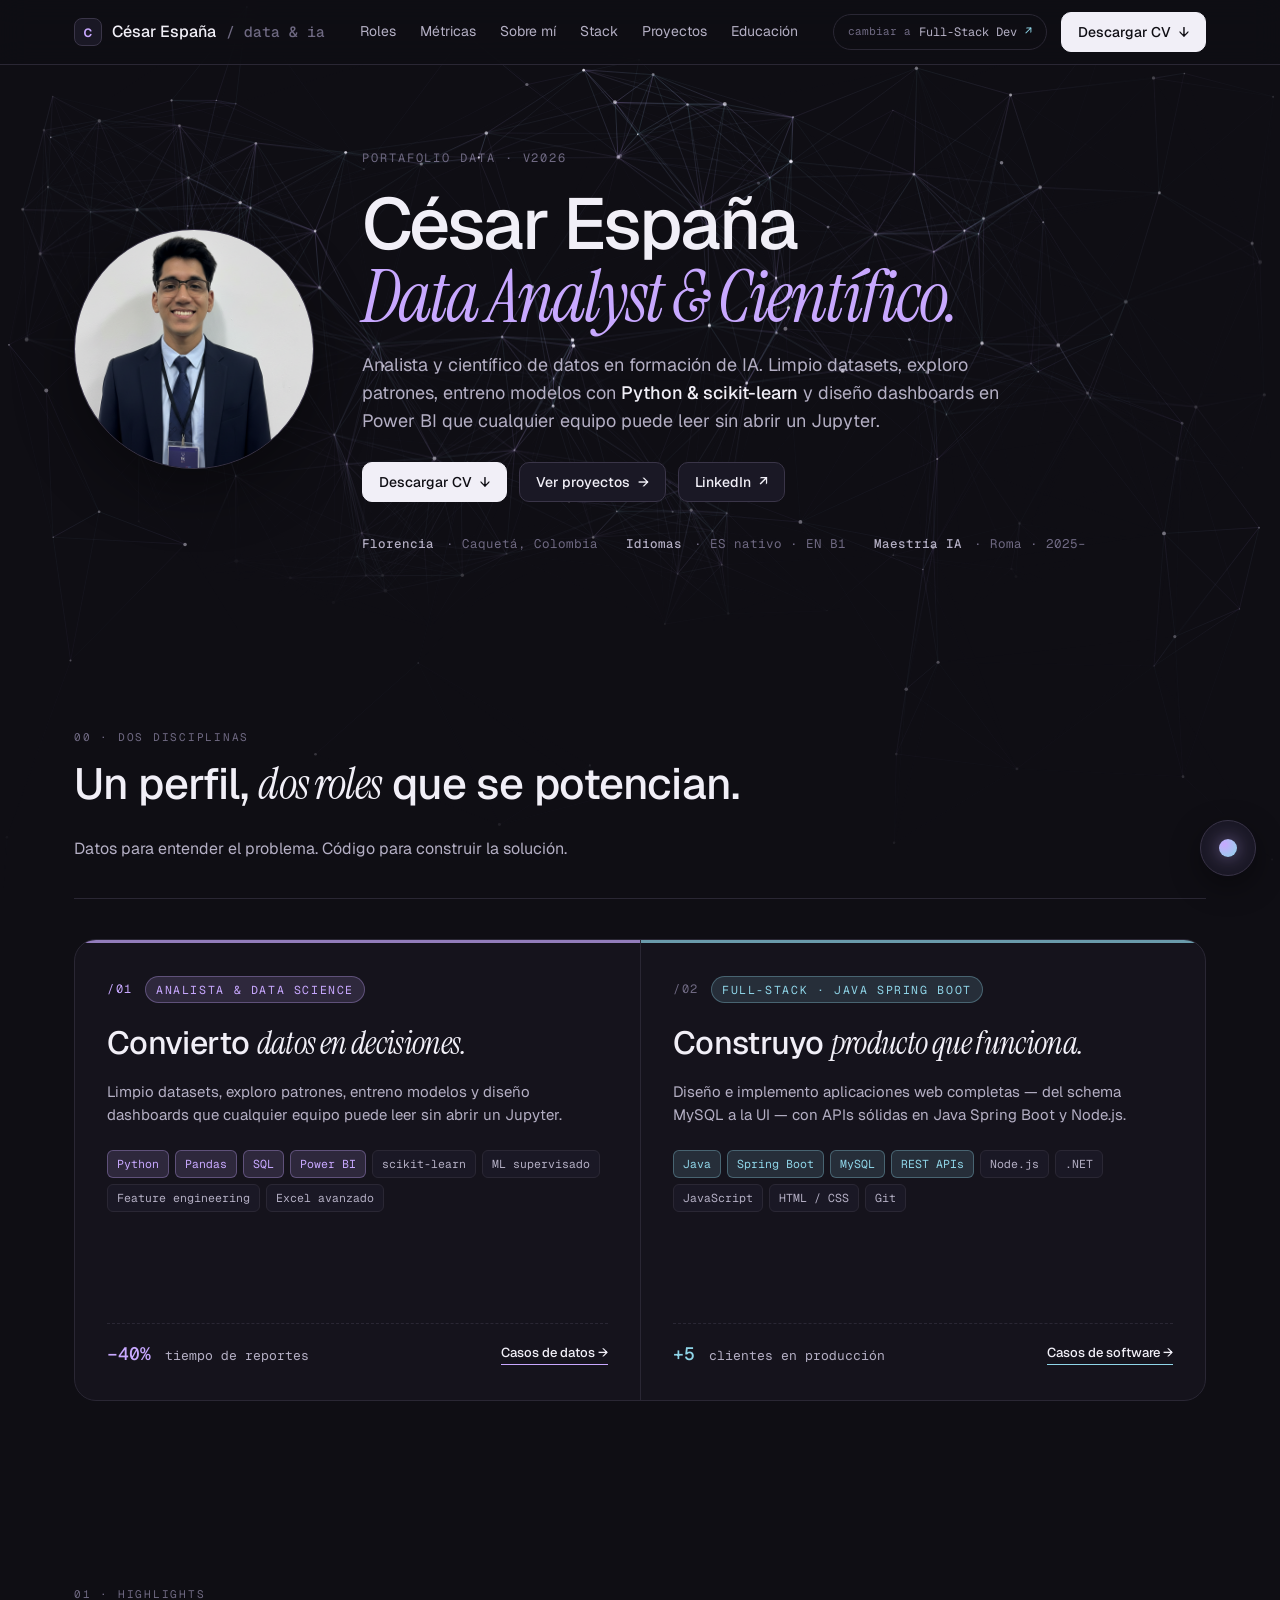
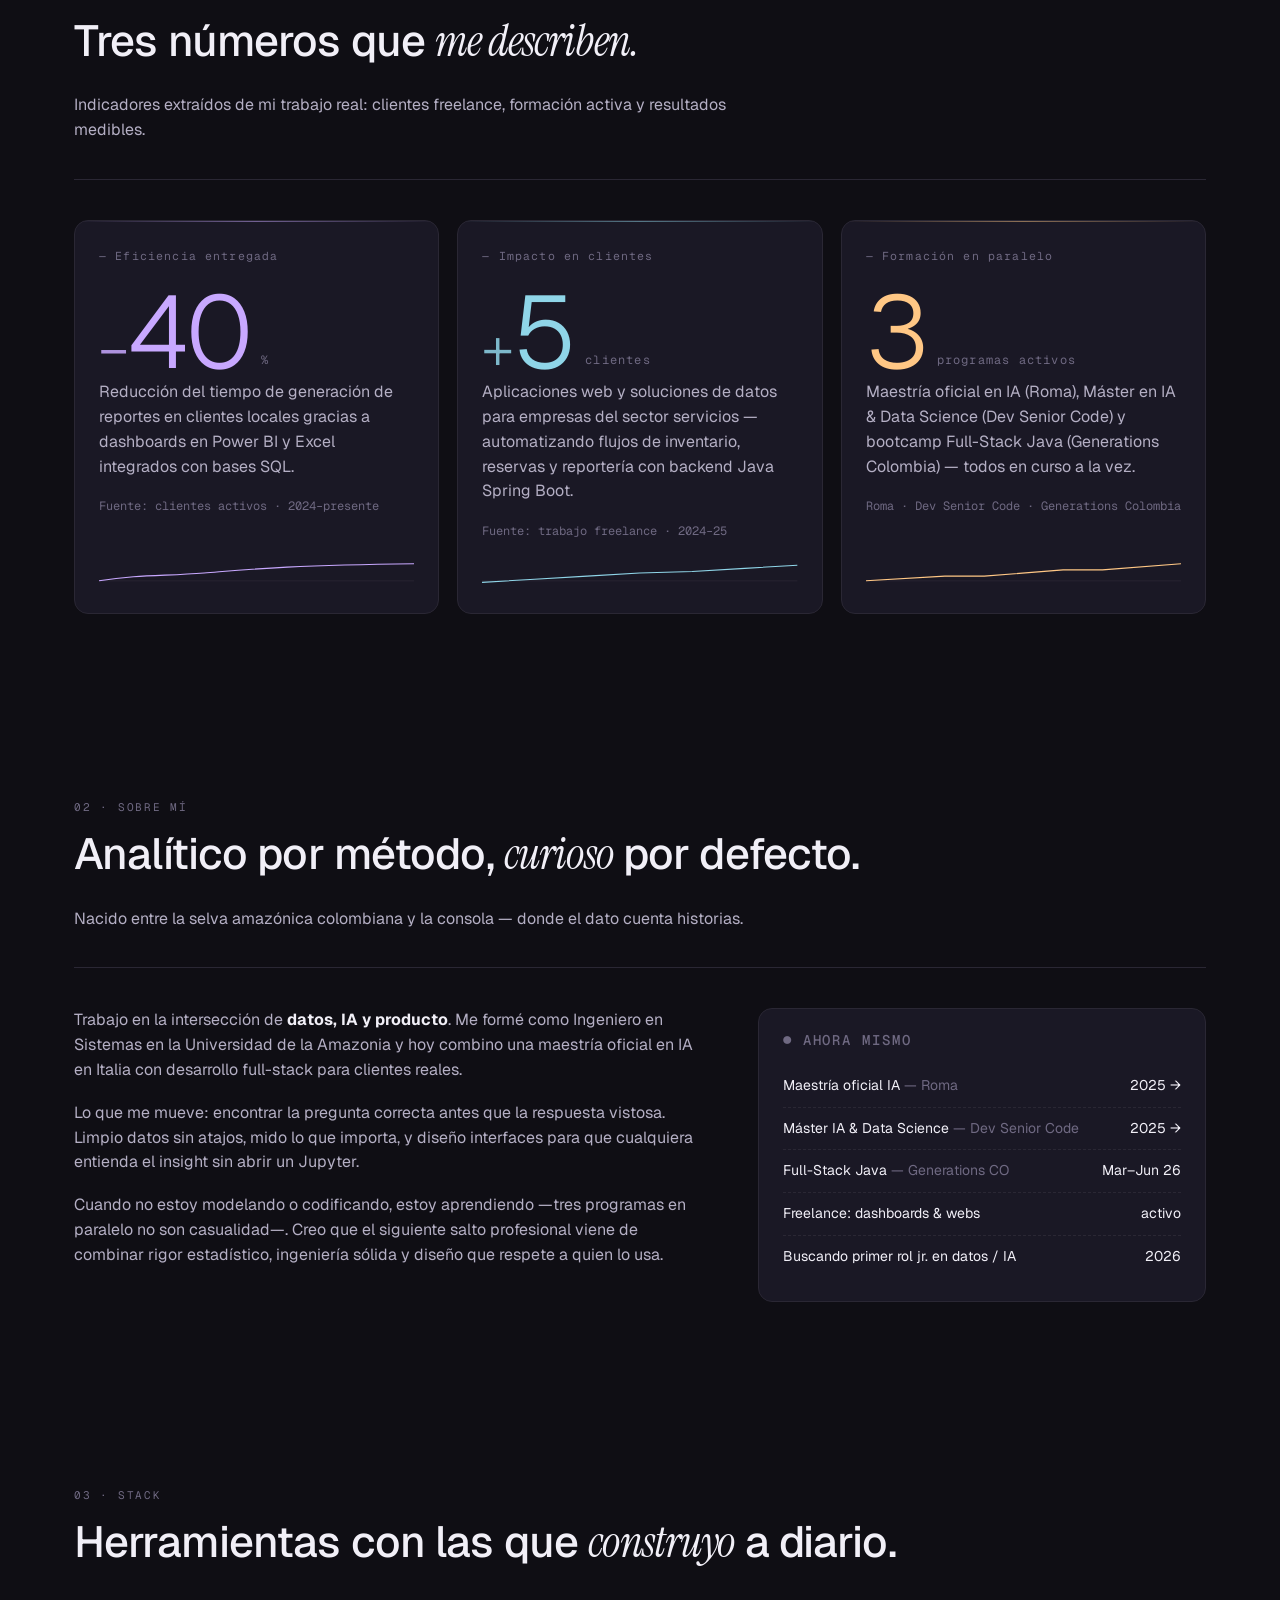
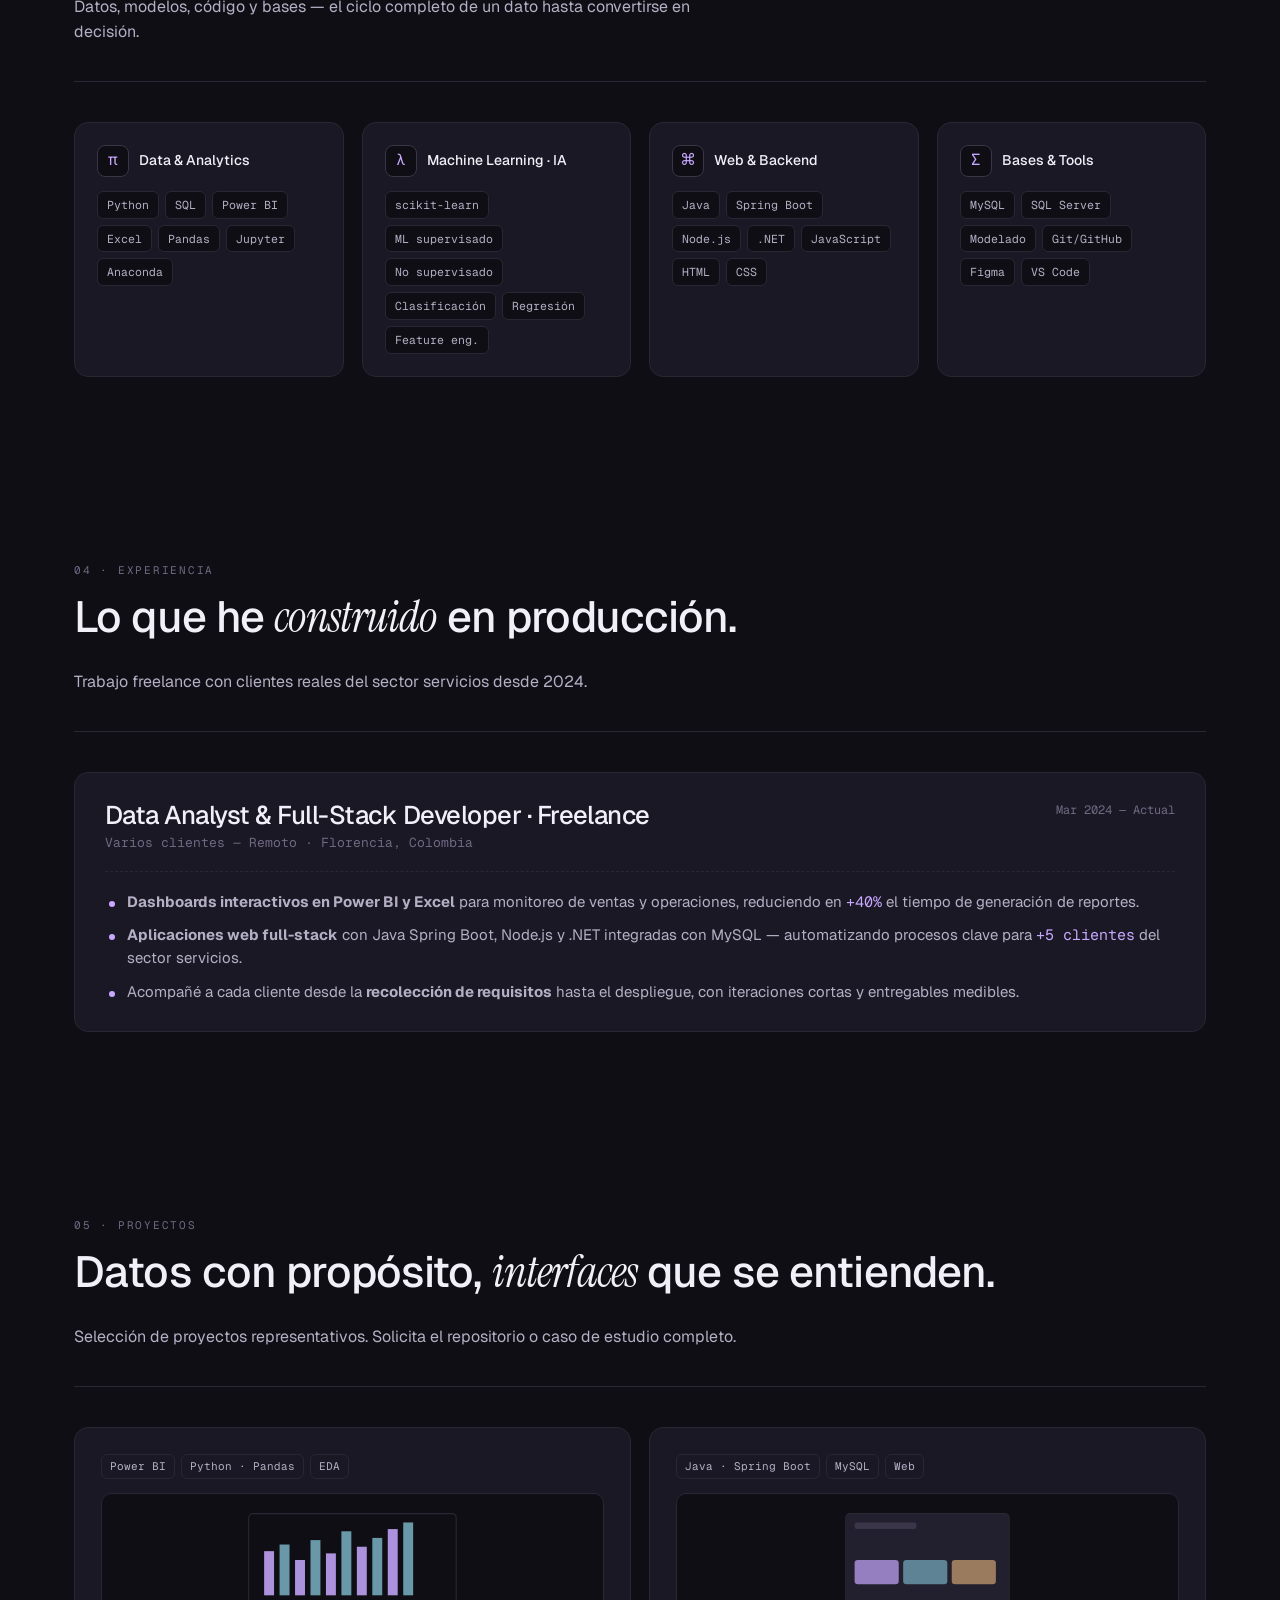
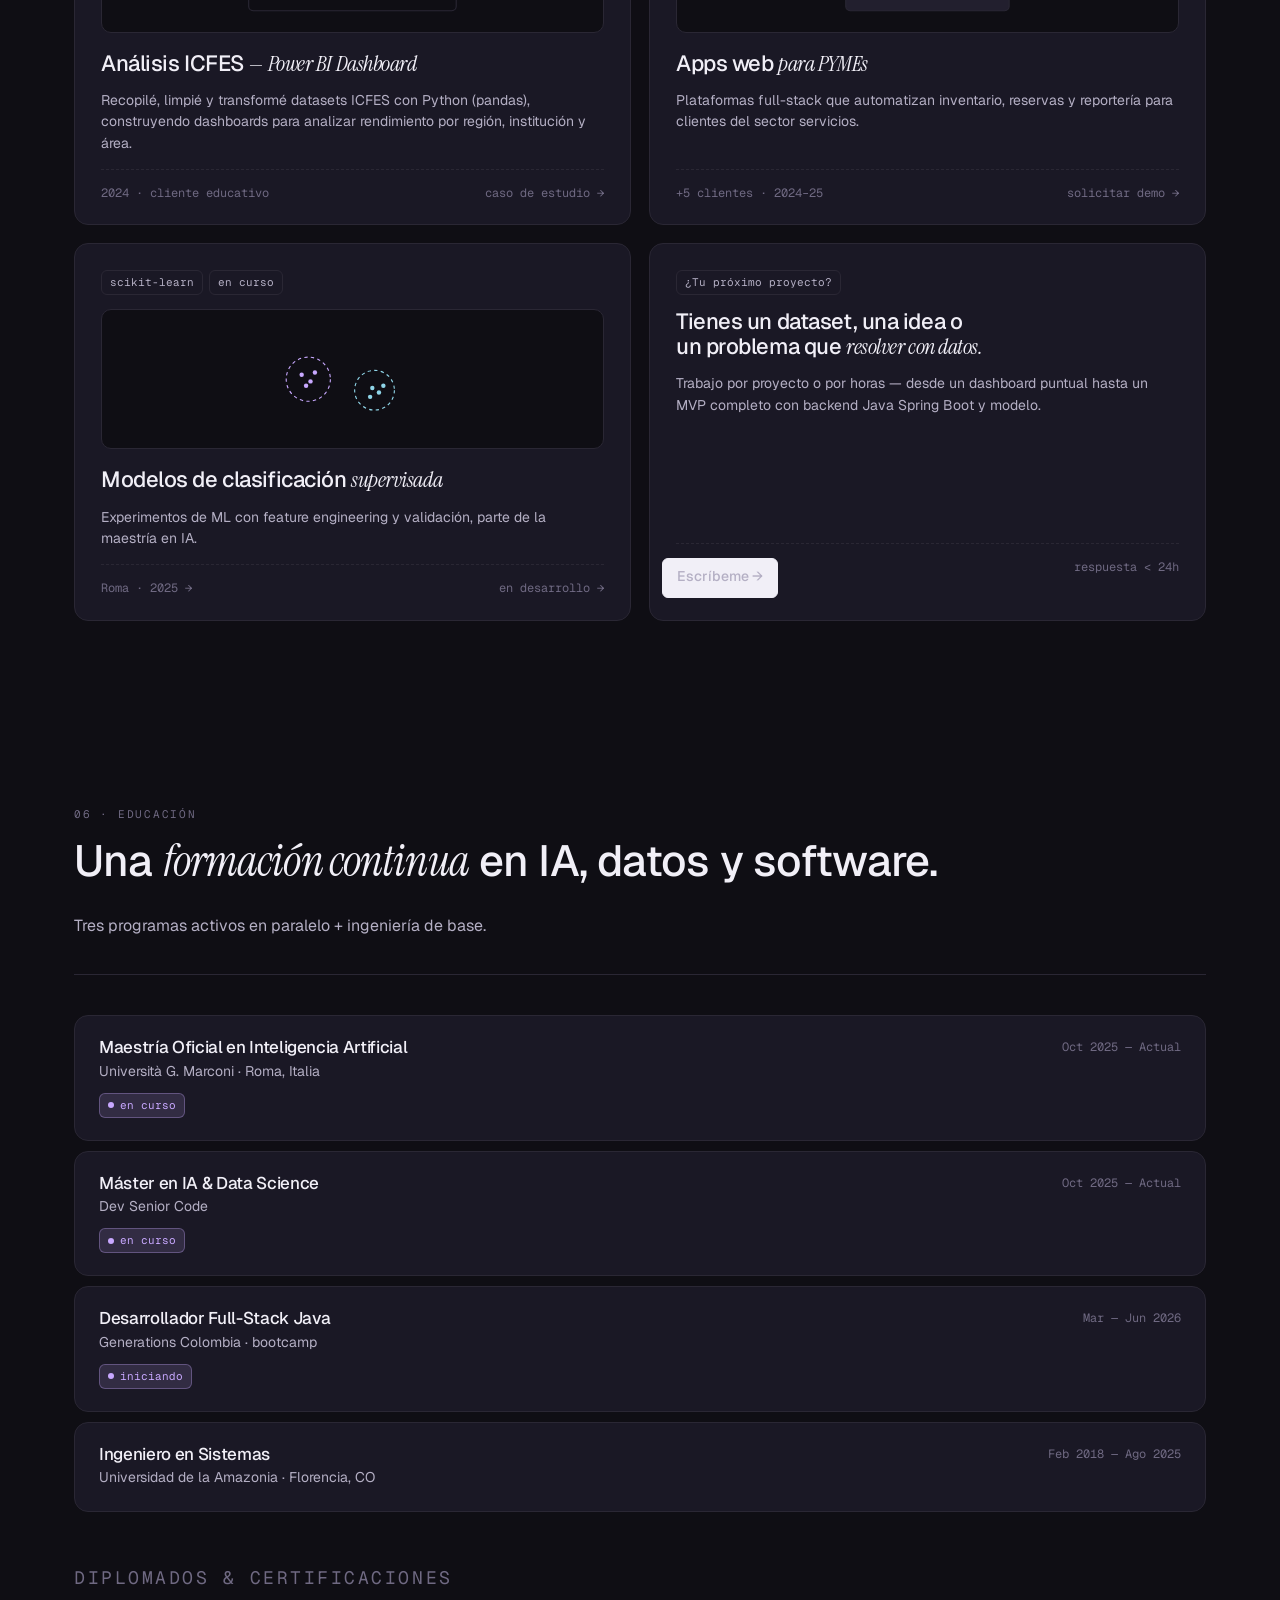
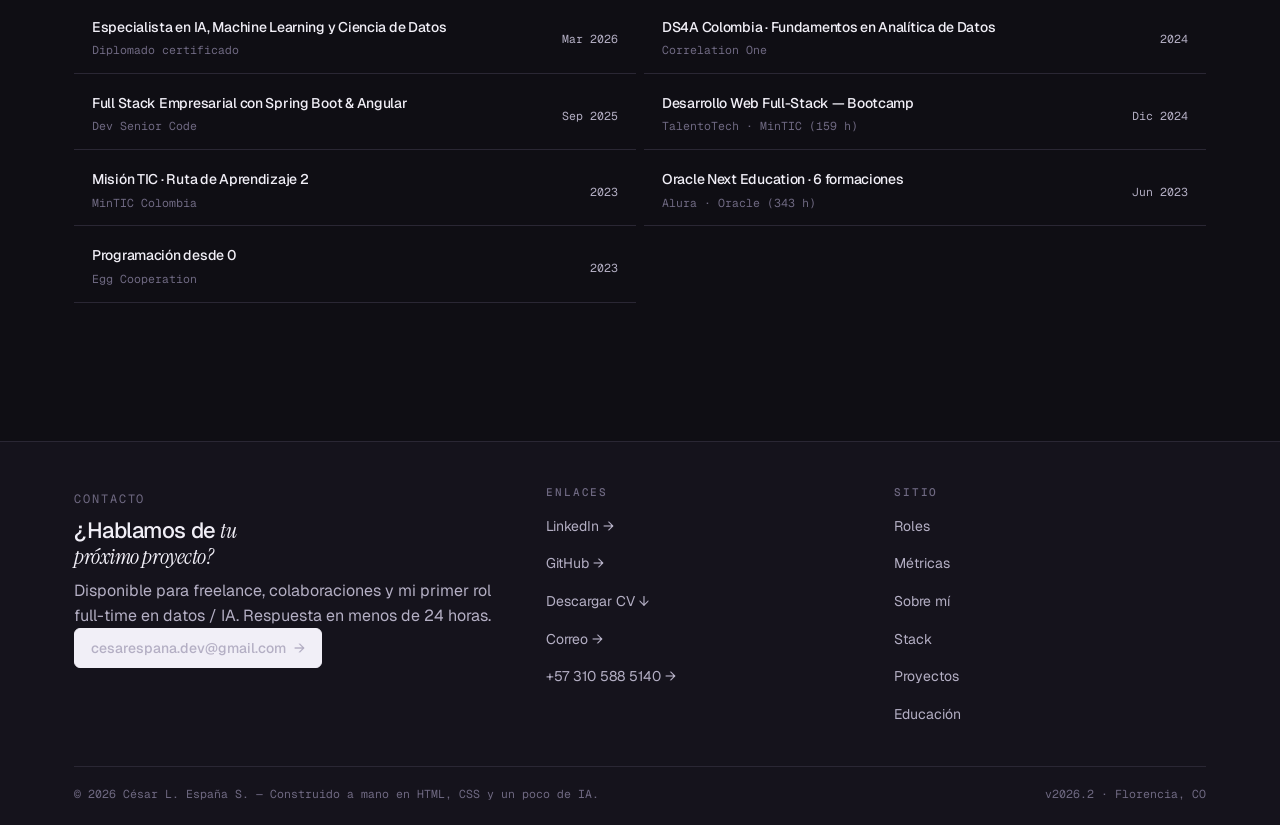
==== analyst.html @ 464558d7 "Actualizacion de portafolio web" ====
<!doctype html>
<html lang="es">
<head>
<meta charset="utf-8" />
<meta name="viewport" content="width=device-width, initial-scale=1" />
<title>César España — Analista &amp; Científico de Datos · IA</title>
<meta name="description" content="Portafolio de César Libardo España Salguero como analista y científico de datos: Python, Pandas, SQL, Power BI, scikit-learn, Maestría oficial en IA (Roma)." />

<!-- Favicon -->
<link rel="icon" href="data:image/svg+xml,%3Csvg xmlns='http://www.w3.org/2000/svg' viewBox='0 0 32 32'%3E%3Crect width='32' height='32' rx='8' fill='%2315131c'/%3E%3Ctext x='16' y='22' font-family='monospace' font-size='18' fill='%23c8a8ff' text-anchor='middle'%3Ec%3C/text%3E%3C/svg%3E" />

<!-- Tipografías -->
<link rel="preconnect" href="https://fonts.googleapis.com">
<link rel="preconnect" href="https://fonts.gstatic.com" crossorigin>
<link href="https://fonts.googleapis.com/css2?family=Geist:wght@300;400;500;600;700&family=Geist+Mono:wght@400;500&family=Instrument+Serif:ital@0;1&display=swap" rel="stylesheet">

<!-- Estilos (todo en un solo archivo, secciones marcadas) -->
<link rel="stylesheet" href="analyst.css" />
</head>

<body data-screen-label="Analyst" class="view-data">

<!-- Capa de fondo: red neuronal global -->
<canvas id="ambientNet" aria-hidden="true"></canvas>


<!-- ===================== NAV ===================== -->
<nav class="top">
  <div class="wrap row">
    <a class="brand" href="index.html">
      <span class="mark">c</span>
      <span>César España</span>
      <span class="mono muted">/ data &amp; ia</span>
    </a>

    <div class="nav-links">
      <a href="#roles">Roles</a>
      <a href="#metrics">Métricas</a>
      <a href="#about">Sobre mí</a>
      <a href="#stack">Stack</a>
      <a href="#projects">Proyectos</a>
      <a href="#education">Educación</a>
    </div>

    <div class="nav-right">
      <a class="persp-switch" href="dev.html" title="Cambiar a perspectiva Full-Stack">
        <span class="mono muted">cambiar a</span>
        <span>Full-Stack Dev</span>
        <span class="arrow">↗</span>
      </a>
      <a class="btn btn-primary" href="assets/Cesar-Espana-CV.pdf" download>Descargar CV <span class="arrow">↓</span></a>
    </div>
  </div>
</nav>


<!-- ===================== HERO ===================== -->
<header class="hero" id="top">
  <div class="hero-grid"><canvas id="netCanvas"></canvas></div>

  <div class="wrap">
    <div class="hero-main">

      <!-- foto -->
      <div class="portrait">
        <img src="assets/cesar.jpg" alt="César Libardo España Salguero" />
      </div>

      <!-- texto -->
      <div>
        <span class="eyebrow">Portafolio Data · v2026</span>

        <h1>
          César España<br/>
          <span class="serif">Data Analyst &amp; Científico.</span>
        </h1>

        <p class="lede">
          Analista y científico de datos en formación de IA. Limpio datasets, exploro patrones,
          entreno modelos con <b style="color:var(--text); font-weight:500">Python &amp; scikit-learn</b>
          y diseño dashboards en Power BI que cualquier equipo puede leer sin abrir un Jupyter.
        </p>

        <div class="hero-actions">
          <a class="btn btn-primary" href="assets/Cesar-Espana-CV.pdf" download>Descargar CV <span class="arrow">↓</span></a>
          <a class="btn" href="#projects">Ver proyectos <span class="arrow">→</span></a>
          <a class="btn" href="https://www.linkedin.com/in/cesar-libardo-espana-salguero-analista-de-datos-developer/" target="_blank" rel="noopener">LinkedIn <span class="arrow">↗</span></a>
        </div>

        <div class="meta-row">
          <span><b>Florencia</b> · Caquetá, Colombia</span>
          <span><b>Idiomas</b> · ES nativo · EN B1</span>
          <span><b>Maestría IA</b> · Roma · 2025–</span>
        </div>
      </div>

    </div>
  </div>
</header>


<!-- ===================== DOS ROLES (separación clara) ===================== -->
<section id="roles">
  <div class="wrap">
    <div class="section-head">
      <div>
        <span class="section-tag">00 · Dos disciplinas</span>
        <h2>Un perfil, <span class="serif">dos roles</span> que se potencian.</h2>
      </div>
      <p>Datos para entender el problema. Código para construir la solución.</p>
    </div>
    <div class="section-divider"></div>

    <div class="roles">

      <!-- ROL 1: DATA -->
      <article class="role data reveal">
        <div class="role-head">
          <span class="role-num">/01</span>
          <span class="role-tag">Analista &amp; Data Science</span>
        </div>
        <h3>Convierto <span class="serif">datos en decisiones.</span></h3>
        <p>Limpio datasets, exploro patrones, entreno modelos y diseño dashboards
        que cualquier equipo puede leer sin abrir un Jupyter.</p>
        <ul class="role-stack">
          <li class="key">Python</li>
          <li class="key">Pandas</li>
          <li class="key">SQL</li>
          <li class="key">Power BI</li>
          <li>scikit-learn</li>
          <li>ML supervisado</li>
          <li>Feature engineering</li>
          <li>Excel avanzado</li>
        </ul>
        <div class="role-foot">
          <span class="role-stat"><b>−40%</b> tiempo de reportes</span>
          <a href="#projects" class="role-link">Casos de datos →</a>
        </div>
      </article>

      <!-- ROL 2: FULL-STACK JAVA -->
      <article class="role dev reveal">
        <div class="role-head">
          <span class="role-num">/02</span>
          <span class="role-tag">Full-Stack · Java Spring Boot</span>
        </div>
        <h3>Construyo <span class="serif">producto que funciona.</span></h3>
        <p>Diseño e implemento aplicaciones web completas — del schema MySQL a la UI —
        con APIs sólidas en Java Spring Boot y Node.js.</p>
        <ul class="role-stack">
          <li class="key">Java</li>
          <li class="key">Spring Boot</li>
          <li class="key">MySQL</li>
          <li class="key">REST APIs</li>
          <li>Node.js</li>
          <li>.NET</li>
          <li>JavaScript</li>
          <li>HTML / CSS</li>
          <li>Git</li>
        </ul>
        <div class="role-foot">
          <span class="role-stat"><b>+5</b> clientes en producción</span>
          <a href="#projects" class="role-link">Casos de software →</a>
        </div>
      </article>

    </div>
  </div>
</section>


<!-- ===================== MÉTRICAS ===================== -->
<section id="metrics">
  <div class="wrap">
    <div class="section-head">
      <div>
        <span class="section-tag">01 · Highlights</span>
        <h2>Tres números que <span class="serif">me describen.</span></h2>
      </div>
      <p>Indicadores extraídos de mi trabajo real: clientes freelance, formación activa y resultados medibles.</p>
    </div>
    <div class="section-divider"></div>

    <div class="metrics">
      <article class="metric reveal">
        <div>
          <div class="label">— Eficiencia entregada</div>
          <div class="num"><span class="sign">−</span><span data-count="40">0</span><span class="unit">%</span></div>
          <p class="desc">Reducción del tiempo de generación de reportes en clientes locales gracias a dashboards en Power BI y Excel integrados con bases SQL.</p>
          <p class="ctx">Fuente: clientes activos · 2024–presente</p>
        </div>
        <svg class="spark" viewBox="0 0 240 36" preserveAspectRatio="none">
          <path class="bg" d="M0 28 L240 28"/>
          <path class="fg" d="M0 28 C 30 20, 50 22, 80 18 S 140 8, 240 6"/>
        </svg>
      </article>

      <article class="metric cyan reveal">
        <div>
          <div class="label">— Impacto en clientes</div>
          <div class="num"><span class="sign">+</span><span data-count="5">0</span><span class="unit">clientes</span></div>
          <p class="desc">Aplicaciones web y soluciones de datos para empresas del sector servicios — automatizando flujos de inventario, reservas y reportería con backend Java Spring Boot.</p>
          <p class="ctx">Fuente: trabajo freelance · 2024–25</p>
        </div>
        <svg class="spark" viewBox="0 0 240 36" preserveAspectRatio="none">
          <path class="bg" d="M0 28 L240 28"/>
          <path class="fg" d="M0 30 L 40 26 L 80 22 L 120 18 L 160 16 L 200 12 L 240 8"/>
        </svg>
      </article>

      <article class="metric amber reveal">
        <div>
          <div class="label">— Formación en paralelo</div>
          <div class="num"><span data-count="3">0</span><span class="unit">programas activos</span></div>
          <p class="desc">Maestría oficial en IA (Roma), Máster en IA &amp; Data Science (Dev Senior Code) y bootcamp Full-Stack Java (Generations Colombia) — todos en curso a la vez.</p>
          <p class="ctx">Roma · Dev Senior Code · Generations Colombia</p>
        </div>
        <svg class="spark" viewBox="0 0 240 36" preserveAspectRatio="none">
          <path class="bg" d="M0 28 L240 28"/>
          <path class="fg" d="M0 28 L 60 22 L 90 22 L 150 14 L 180 14 L 240 6"/>
        </svg>
      </article>
    </div>
  </div>
</section>


<!-- ===================== SOBRE MÍ ===================== -->
<section id="about">
  <div class="wrap">
    <div class="section-head">
      <div>
        <span class="section-tag">02 · Sobre mí</span>
        <h2>Analítico por método, <span class="serif">curioso</span> por defecto.</h2>
      </div>
      <p>Nacido entre la selva amazónica colombiana y la consola — donde el dato cuenta historias.</p>
    </div>
    <div class="section-divider"></div>

    <div class="about-grid">
      <div>
        <p>Trabajo en la intersección de <b style="color:var(--text)">datos, IA y producto</b>. Me formé como Ingeniero en Sistemas en la Universidad de la Amazonia y hoy combino una maestría oficial en IA en Italia con desarrollo full-stack para clientes reales.</p>
        <p>Lo que me mueve: encontrar la pregunta correcta antes que la respuesta vistosa. Limpio datos sin atajos, mido lo que importa, y diseño interfaces para que cualquiera entienda el insight sin abrir un Jupyter.</p>
        <p>Cuando no estoy modelando o codificando, estoy aprendiendo —tres programas en paralelo no son casualidad—. Creo que el siguiente salto profesional viene de combinar rigor estadístico, ingeniería sólida y diseño que respete a quien lo usa.</p>
      </div>

      <aside class="now-card">
        <h3>● Ahora mismo</h3>
        <div class="now-list">
          <div class="row"><span class="what">Maestría oficial IA <span class="muted">— Roma</span></span><span class="when">2025 →</span></div>
          <div class="row"><span class="what">Máster IA &amp; Data Science <span class="muted">— Dev Senior Code</span></span><span class="when">2025 →</span></div>
          <div class="row"><span class="what">Full-Stack Java <span class="muted">— Generations CO</span></span><span class="when">Mar–Jun 26</span></div>
          <div class="row"><span class="what">Freelance: dashboards &amp; webs</span><span class="when">activo</span></div>
          <div class="row"><span class="what">Buscando primer rol jr. en datos / IA</span><span class="when">2026</span></div>
        </div>
      </aside>
    </div>
  </div>
</section>


<!-- ===================== STACK ===================== -->
<section id="stack">
  <div class="wrap">
    <div class="section-head">
      <div>
        <span class="section-tag">03 · Stack</span>
        <h2>Herramientas con las que <span class="serif">construyo</span> a diario.</h2>
      </div>
      <p>Datos, modelos, código y bases — el ciclo completo de un dato hasta convertirse en decisión.</p>
    </div>
    <div class="section-divider"></div>

    <div class="stack-grid">
      <div class="stack-card reveal">
        <div class="head"><div class="icon">π</div><div class="name">Data &amp; Analytics</div></div>
        <ul><li>Python</li><li>SQL</li><li>Power BI</li><li>Excel</li><li>Pandas</li><li>Jupyter</li><li>Anaconda</li></ul>
      </div>
      <div class="stack-card reveal">
        <div class="head"><div class="icon">λ</div><div class="name">Machine Learning · IA</div></div>
        <ul><li>scikit-learn</li><li>ML supervisado</li><li>No supervisado</li><li>Clasificación</li><li>Regresión</li><li>Feature eng.</li></ul>
      </div>
      <div class="stack-card reveal">
        <div class="head"><div class="icon">⌘</div><div class="name">Web &amp; Backend</div></div>
        <ul><li>Java</li><li>Spring Boot</li><li>Node.js</li><li>.NET</li><li>JavaScript</li><li>HTML</li><li>CSS</li></ul>
      </div>
      <div class="stack-card reveal">
        <div class="head"><div class="icon">∑</div><div class="name">Bases &amp; Tools</div></div>
        <ul><li>MySQL</li><li>SQL Server</li><li>Modelado</li><li>Git/GitHub</li><li>Figma</li><li>VS Code</li></ul>
      </div>
    </div>
  </div>
</section>


<!-- ===================== EXPERIENCIA ===================== -->
<section id="experience">
  <div class="wrap">
    <div class="section-head">
      <div>
        <span class="section-tag">04 · Experiencia</span>
        <h2>Lo que he <span class="serif">construido</span> en producción.</h2>
      </div>
      <p>Trabajo freelance con clientes reales del sector servicios desde 2024.</p>
    </div>
    <div class="section-divider"></div>

    <article class="exp reveal">
      <div class="head">
        <div>
          <h3>Data Analyst &amp; Full-Stack Developer · Freelance</h3>
          <div class="role">Varios clientes — Remoto · Florencia, Colombia</div>
        </div>
        <span class="when">Mar 2024 — Actual</span>
      </div>
      <ul>
        <li><b>Dashboards interactivos en Power BI y Excel</b> para monitoreo de ventas y operaciones, reduciendo en <span class="hl">+40%</span> el tiempo de generación de reportes.</li>
        <li><b>Aplicaciones web full-stack</b> con Java Spring Boot, Node.js y .NET integradas con MySQL — automatizando procesos clave para <span class="hl">+5 clientes</span> del sector servicios.</li>
        <li>Acompañé a cada cliente desde la <b>recolección de requisitos</b> hasta el despliegue, con iteraciones cortas y entregables medibles.</li>
      </ul>
    </article>
  </div>
</section>


<!-- ===================== PROYECTOS ===================== -->
<section id="projects">
  <div class="wrap">
    <div class="section-head">
      <div>
        <span class="section-tag">05 · Proyectos</span>
        <h2>Datos con propósito, <span class="serif">interfaces</span> que se entienden.</h2>
      </div>
      <p>Selección de proyectos representativos. Solicita el repositorio o caso de estudio completo.</p>
    </div>
    <div class="section-divider"></div>

    <div class="projects">

      <article class="proj reveal">
        <div class="tags">
          <span class="tag">Power BI</span><span class="tag">Python · Pandas</span><span class="tag">EDA</span>
        </div>
        <div class="preview">
          <svg viewBox="0 0 200 100" style="width:90%; height:80%">
            <rect x="6" y="6" width="188" height="88" rx="4" fill="none" stroke="var(--line)"/>
            <g fill="var(--data)" opacity="0.85">
              <rect x="20" y="40" width="9" height="40"/><rect x="48" y="48" width="9" height="32"/>
              <rect x="76" y="42" width="9" height="38"/><rect x="104" y="36" width="9" height="44"/>
              <rect x="132" y="20" width="9" height="60"/>
            </g>
            <g fill="var(--dev)" opacity="0.7">
              <rect x="34" y="34" width="9" height="46"/><rect x="62" y="30" width="9" height="50"/>
              <rect x="90" y="22" width="9" height="58"/><rect x="118" y="28" width="9" height="52"/>
              <rect x="146" y="14" width="9" height="66"/>
            </g>
          </svg>
        </div>
        <h3>Análisis ICFES <span class="serif">— Power BI Dashboard</span></h3>
        <p>Recopilé, limpié y transformé datasets ICFES con Python (pandas), construyendo dashboards para analizar rendimiento por región, institución y área.</p>
        <div class="foot"><span>2024 · cliente educativo</span><span>caso de estudio →</span></div>
      </article>

      <article class="proj reveal">
        <div class="tags">
          <span class="tag">Java · Spring Boot</span><span class="tag">MySQL</span><span class="tag">Web</span>
        </div>
        <div class="preview">
          <svg viewBox="0 0 160 100" style="width:90%; height:80%">
            <rect x="6" y="6" width="148" height="88" rx="4" fill="var(--bg-card-2)" stroke="var(--line)"/>
            <rect x="14" y="14" width="56" height="6" rx="2" fill="var(--line-2)"/>
            <rect x="14" y="48" width="40" height="22" rx="3" fill="var(--data)" opacity="0.7"/>
            <rect x="58" y="48" width="40" height="22" rx="3" fill="var(--dev)"  opacity="0.55"/>
            <rect x="102" y="48" width="40" height="22" rx="3" fill="var(--warn)" opacity="0.55"/>
          </svg>
        </div>
        <h3>Apps web <span class="serif">para PYMEs</span></h3>
        <p>Plataformas full-stack que automatizan inventario, reservas y reportería para clientes del sector servicios.</p>
        <div class="foot"><span>+5 clientes · 2024–25</span><span>solicitar demo →</span></div>
      </article>

      <article class="proj reveal">
        <div class="tags">
          <span class="tag">scikit-learn</span><span class="tag">en curso</span>
        </div>
        <div class="preview">
          <svg viewBox="0 0 160 100" style="width:90%; height:80%">
            <circle cx="40" cy="50" r="20" fill="none" stroke="var(--data)" stroke-dasharray="3 3"/>
            <circle cx="100" cy="60" r="18" fill="none" stroke="var(--dev)" stroke-dasharray="3 3"/>
            <g fill="var(--data)"><circle cx="34" cy="46" r="2"/><circle cx="42" cy="52" r="2"/><circle cx="38" cy="56" r="2"/><circle cx="46" cy="44" r="2"/></g>
            <g fill="var(--dev)"><circle cx="98" cy="58" r="2"/><circle cx="104" cy="62" r="2"/><circle cx="96" cy="66" r="2"/><circle cx="108" cy="56" r="2"/></g>
          </svg>
        </div>
        <h3>Modelos de clasificación <span class="serif">supervisada</span></h3>
        <p>Experimentos de ML con feature engineering y validación, parte de la maestría en IA.</p>
        <div class="foot"><span>Roma · 2025 →</span><span>en desarrollo →</span></div>
      </article>

      <article class="proj reveal">
        <div class="tags"><span class="tag">¿Tu próximo proyecto?</span></div>
        <h3>Tienes un dataset, una idea o un problema que <span class="serif">resolver con datos.</span></h3>
        <p>Trabajo por proyecto o por horas — desde un dashboard puntual hasta un MVP completo con backend Java Spring Boot y modelo.</p>
        <div class="foot">
          <a class="btn btn-primary" href="mailto:cesarespana.dev@gmail.com">Escríbeme <span class="arrow">→</span></a>
          <span>respuesta &lt; 24h</span>
        </div>
      </article>

    </div>
  </div>
</section>


<!-- ===================== EDUCACIÓN ===================== -->
<section id="education">
  <div class="wrap">
    <div class="section-head">
      <div>
        <span class="section-tag">06 · Educación</span>
        <h2>Una <span class="serif">formación continua</span> en IA, datos y software.</h2>
      </div>
      <p>Tres programas activos en paralelo + ingeniería de base.</p>
    </div>
    <div class="section-divider"></div>

    <ol class="edu-list">
      <li class="edu-item">
        <div>
          <h4>Maestría Oficial en Inteligencia Artificial</h4>
          <div class="org">Università G. Marconi · Roma, Italia</div>
          <span class="badge"><span class="d"></span>en curso</span>
        </div>
        <span class="when">Oct 2025 — Actual</span>
      </li>
      <li class="edu-item">
        <div>
          <h4>Máster en IA &amp; Data Science</h4>
          <div class="org">Dev Senior Code</div>
          <span class="badge"><span class="d"></span>en curso</span>
        </div>
        <span class="when">Oct 2025 — Actual</span>
      </li>
      <li class="edu-item">
        <div>
          <h4>Desarrollador Full-Stack Java</h4>
          <div class="org">Generations Colombia · bootcamp</div>
          <span class="badge"><span class="d"></span>iniciando</span>
        </div>
        <span class="when">Mar — Jun 2026</span>
      </li>
      <li class="edu-item">
        <div>
          <h4>Ingeniero en Sistemas</h4>
          <div class="org">Universidad de la Amazonia · Florencia, CO</div>
        </div>
        <span class="when">Feb 2018 — Ago 2025</span>
      </li>
    </ol>

    <!-- Diplomados / Certificaciones complementarias -->
    <h3 class="cert-title">Diplomados &amp; Certificaciones</h3>
    <ul class="cert-list">
      <li class="cert" data-pdf="assets/diplomas/ia-ml-data-science.pdf" tabindex="0">
        <h4>Especialista en IA, Machine Learning y Ciencia de Datos</h4>
        <span class="cert-org">Diplomado certificado</span>
        <span class="cert-when">Mar 2026</span>
      </li>
      <li class="cert" data-pdf="assets/diplomas/ds4a-correlation-one.pdf" tabindex="0">
        <h4>DS4A Colombia · Fundamentos en Analítica de Datos</h4>
        <span class="cert-org">Correlation One</span>
        <span class="cert-when">2024</span>
      </li>
      <li class="cert" data-pdf="assets/diplomas/spring-boot-angular.pdf" tabindex="0">
        <h4>Full Stack Empresarial con Spring Boot &amp; Angular</h4>
        <span class="cert-org">Dev Senior Code</span>
        <span class="cert-when">Sep 2025</span>
      </li>
      <li class="cert" data-pdf="assets/diplomas/talento-tech-fullstack.pdf" tabindex="0">
        <h4>Desarrollo Web Full-Stack — Bootcamp</h4>
        <span class="cert-org">TalentoTech · MinTIC (159 h)</span>
        <span class="cert-when">Dic 2024</span>
      </li>
      <li class="cert" data-pdf="assets/diplomas/mision-tic.pdf" tabindex="0">
        <h4>Misión TIC · Ruta de Aprendizaje 2</h4>
        <span class="cert-org">MinTIC Colombia</span>
        <span class="cert-when">2023</span>
      </li>
      <li class="cert" data-pdf="assets/diplomas/oracle-alura.pdf" tabindex="0">
        <h4>Oracle Next Education · 6 formaciones</h4>
        <span class="cert-org">Alura · Oracle (343 h)</span>
        <span class="cert-when">Jun 2023</span>
      </li>
      <li class="cert" data-pdf="assets/diplomas/egg-programacion-0.pdf" tabindex="0">
        <h4>Programación desde 0</h4>
        <span class="cert-org">Egg Cooperation</span>
        <span class="cert-when">2023</span>
      </li>
    </ul>
  </div>
</section>


<!-- ===================== FOOTER / CONTACTO ===================== -->
<footer class="foot" id="contact">
  <div class="wrap">
    <div class="foot-grid">
      <div class="hello">
        <span class="eyebrow">Contacto</span>
        <h3>¿Hablamos de <span class="serif">tu próximo proyecto?</span></h3>
        <p>Disponible para freelance, colaboraciones y mi primer rol full-time en datos / IA. Respuesta en menos de 24 horas.</p>
        <a class="btn btn-primary" href="mailto:cesarespana.dev@gmail.com">cesarespana.dev@gmail.com <span class="arrow">→</span></a>
      </div>
      <div>
        <h4>Enlaces</h4>
        <a href="https://www.linkedin.com/in/cesar-libardo-espana-salguero-analista-de-datos-developer/" target="_blank" rel="noopener">LinkedIn →</a>
        <a href="https://github.com/" target="_blank" rel="noopener">GitHub →</a>
        <a href="assets/Cesar-Espana-CV.pdf" download>Descargar CV ↓</a>
        <a href="mailto:cesarespana.dev@gmail.com">Correo →</a>
        <a href="tel:+573105885140">+57 310 588 5140 →</a>
      </div>
      <div>
        <h4>Sitio</h4>
        <a href="#roles">Roles</a>
        <a href="#metrics">Métricas</a>
        <a href="#about">Sobre mí</a>
        <a href="#stack">Stack</a>
        <a href="#projects">Proyectos</a>
        <a href="#education">Educación</a>
      </div>
    </div>
    <div class="copyright">
      <span>© 2026 César L. España S. — Construido a mano en HTML, CSS y un poco de IA.</span>
      <span>v2026.2 · Florencia, CO</span>
    </div>
  </div>
</footer>


<!-- ===================== WIDGET DE IA ===================== -->
<button class="ai-orb" id="aiOrb" aria-label="Pregúntale a la IA del portafolio">
  <span class="glyph"></span>
</button>

<aside class="ai-panel" id="aiPanel" role="dialog" aria-label="Asistente IA">
  <header class="ph">
    <span class="glyph"></span>
    <div>
      <div class="ttl">Asistente del portafolio</div>
      <div class="sub">// pregúntame sobre César</div>
    </div>
    <button class="x" id="aiClose" aria-label="Cerrar">×</button>
  </header>

  <div class="body" id="aiBody">
    <div class="ai-msg bot">
      Hola — soy el asistente del portafolio de César. Puedo resumir su experiencia, su stack o ayudarte a redactar un mensaje. ¿Qué quieres saber?
    </div>
  </div>

  <div class="ai-suggestions">
    <button class="ai-sug">¿Por qué contratarlo?</button>
    <button class="ai-sug">Resumen en 2 frases</button>
    <button class="ai-sug">¿Cuál es su stack de IA?</button>
    <button class="ai-sug">Redacta un email de contacto</button>
  </div>

  <form class="ai-input" id="aiForm">
    <input id="aiInput" placeholder="Pregunta lo que quieras…" autocomplete="off" />
    <button type="submit">Enviar</button>
  </form>
</aside>


<!-- ===================== MODAL DE DIPLOMAS ===================== -->
<div class="pdf-modal" id="pdfModal" aria-hidden="true" role="dialog">
  <div class="pdf-modal-bg"></div>
  <div class="pdf-modal-card">
    <header class="pdf-modal-head">
      <span class="pdf-modal-title" id="pdfModalTitle">Diploma</span>
      <div class="pdf-modal-actions">
        <a class="btn" id="pdfModalDownload" href="#" download>Descargar <span class="arrow">↓</span></a>
        <button class="pdf-modal-close" id="pdfModalClose" aria-label="Cerrar">×</button>
      </div>
    </header>
    <iframe class="pdf-modal-frame" id="pdfModalFrame" title="Diploma"></iframe>
  </div>
</div>

<!-- ===================== SCRIPT ===================== -->
<script src="analyst.js"></script>

</body>
</html>
---- analyst.css ----
/* ============================================================
   PORTFOLIO · CÉSAR ESPAÑA — STYLE.CSS
   Editar paleta → bloque "TOKENS" (variables :root) al inicio
   ============================================================ */

/* ====== VIEW ACCENT (Analyst = violet) ====== */
body.view-data { --accent: var(--data); }
body.view-data h1 .serif,
body.view-data .role.data .role-num,
body.view-data .hero .lede b { color: var(--data); }

/* nav: switch de perspectiva */
.persp-switch {
  display: inline-flex;
  align-items: center;
  gap: 8px;
  padding: 8px 14px;
  border: 1px solid var(--line);
  border-radius: 999px;
  font-family: var(--font-mono);
  font-size: 12px;
  color: var(--text-2);
  transition: border-color .2s, color .2s, background .2s;
}
.persp-switch:hover {
  border-color: var(--dev);
  color: var(--text);
  background: rgba(92,208,232,0.06);
}
.persp-switch .arrow { color: var(--dev); }

/* ====== MODAL PDF ====== */
.pdf-modal {
  position: fixed;
  inset: 0;
  z-index: 100;
  display: none;
  align-items: center;
  justify-content: center;
  padding: 32px;
}
.pdf-modal.open { display: flex; }
.pdf-modal-bg {
  position: absolute;
  inset: 0;
  background: rgba(8,6,12,0.78);
  backdrop-filter: blur(6px);
  animation: fadeIn .25s ease both;
}
.pdf-modal-card {
  position: relative;
  width: min(1100px, 100%);
  height: min(86vh, 880px);
  background: var(--bg-card);
  border: 1px solid var(--line);
  border-radius: 14px;
  display: flex;
  flex-direction: column;
  overflow: hidden;
  box-shadow: 0 30px 80px -20px rgba(0,0,0,0.6);
  animation: rise .35s cubic-bezier(.2,.7,.2,1) both;
}
.pdf-modal-head {
  display: flex; align-items: center; justify-content: space-between;
  gap: 16px; padding: 14px 20px;
  border-bottom: 1px solid var(--line);
  background: var(--bg-2);
}
.pdf-modal-title { font-size: 14px; color: var(--text); font-weight: 500; }
.pdf-modal-actions { display: flex; align-items: center; gap: 10px; }
.pdf-modal-actions .btn { padding: 8px 14px; font-size: 12px; }
.pdf-modal-close {
  width: 36px; height: 36px;
  border-radius: 8px;
  border: 1px solid var(--line);
  background: transparent; color: var(--text-2);
  font-size: 20px; cursor: pointer;
  transition: color .2s, border-color .2s, background .2s;
}
.pdf-modal-close:hover { color: var(--text); border-color: var(--line-2); background: rgba(255,255,255,0.04); }
.pdf-modal-frame { flex: 1; width: 100%; border: 0; background: #1a1421; }
@keyframes fadeIn { from { opacity: 0; } to { opacity: 1; } }

/* certificados clicables */
.cert {
  cursor: pointer;
  transition: background .2s, padding .2s;
  position: relative;
}
.cert:hover { background: rgba(255,255,255,0.025); padding-left: 22px; }
.cert::after {
  content: "↗";
  position: absolute;
  right: 6px; top: 14px;
  font-family: var(--font-mono);
  font-size: 11px; color: var(--text-3);
  opacity: 0; transition: opacity .2s;
}
.cert:hover::after { opacity: 1; }

/* ====== TOKENS ====== */
/* ============================================================
   tokens.css — variables del diseño
   Cambia paleta y tamaños en un solo sitio.
   ============================================================ */

:root {
  /* ---------- Colores base ---------- */
  --bg:        #0f0e14;     /* fondo principal */
  --bg-2:      #15131c;     /* paneles */
  --bg-card:   #1a1825;     /* tarjetas */
  --bg-card-2: #221f2e;     /* tarjeta hover */

  --line:   #2a2734;        /* bordes suaves */
  --line-2: #3a3548;        /* bordes fuertes */

  --text:   #f1eff7;        /* texto principal */
  --text-2: #b4afc4;        /* texto secundario */
  --text-3: #6f6982;        /* texto terciario / muted */

  /* ---------- Acentos ---------- */
  /* Data / Análisis → violeta */
  --data: #c8a8ff;
  --data-soft: rgba(200,168,255,0.14);
  --data-line: rgba(200,168,255,0.32);

  /* Full-Stack / Backend Java → cian-verde */
  --dev: #8fd5e8;
  --dev-soft: rgba(143,213,232,0.14);
  --dev-line: rgba(143,213,232,0.32);

  /* Acento extra */
  --warn:  #ffc785;
  --green: #9ee5b3;

  /* ---------- Tipografía ---------- */
  --font-sans:  'Geist', system-ui, -apple-system, 'Segoe UI', sans-serif;
  --font-mono:  'Geist Mono', ui-monospace, monospace;
  --font-serif: 'Instrument Serif', Georgia, serif;

  /* ---------- Tamaños ---------- */
  --wrap:    1180px;     /* ancho máximo del contenido */
  --gap:     28px;       /* espacio estándar */
  --radius:  14px;       /* esquinas redondeadas */
  --radius-lg: 22px;
}

/* ====== BASE ====== */
/* ============================================================
   base.css — reset, tipografía y utilidades
   ============================================================ */

* { box-sizing: border-box; margin: 0; padding: 0; }

html { scroll-behavior: smooth; }

body {
  background: var(--bg);
  color: var(--text);
  font-family: var(--font-sans);
  font-size: 16px;
  line-height: 1.55;
  -webkit-font-smoothing: antialiased;
  text-rendering: optimizeLegibility;
  overflow-x: hidden;
}

/* ---------- Tipografía ---------- */
h1, h2, h3, h4 {
  font-weight: 500;
  letter-spacing: -0.02em;
  line-height: 1.1;
  color: var(--text);
  text-wrap: balance;
}
h1 { font-size: clamp(40px, 6vw, 72px); letter-spacing: -0.035em; line-height: 1; }
h2 { font-size: clamp(28px, 3.4vw, 44px); }
h3 { font-size: clamp(20px, 2vw, 26px); }
h4 { font-size: 17px; }

p  { color: var(--text-2); max-width: 62ch; }

a  { color: inherit; text-decoration: none; }

/* ---------- Utilidades ---------- */
.wrap   { max-width: var(--wrap); margin: 0 auto; padding: 0 24px; }
.mono   { font-family: var(--font-mono); font-size: 0.92em; }
.serif  { font-family: var(--font-serif); font-style: italic; font-weight: 400; }
.muted  { color: var(--text-3); }

/* tag pequeño en mono caps */
.eyebrow {
  font-family: var(--font-mono);
  font-size: 12px;
  text-transform: uppercase;
  letter-spacing: 0.16em;
  color: var(--text-3);
}

/* línea separadora vertical */
hr.sep {
  border: 0;
  height: 1px;
  background: var(--line);
  margin: 18px 0;
}

/* ====== LAYOUT ====== */
/* ============================================================
   layout.css — fondo neuronal, nav, hero, footer
   ============================================================ */

/* ---------- canvas neuronal de fondo ---------- */
#ambientNet {
  position: fixed;
  inset: 0;
  width: 100%;
  height: 100%;
  pointer-events: none;
  z-index: 0;
  opacity: 0.5;
  /* desvanece hacia abajo para no ensuciar el contenido */
  -webkit-mask-image: linear-gradient(180deg, black 0%, black 60%, transparent 100%);
          mask-image: linear-gradient(180deg, black 0%, black 60%, transparent 100%);
}

/* todo el contenido va encima del canvas */
nav.top, header.hero, section, footer.foot { position: relative; z-index: 2; }

/* ---------- secciones ---------- */
section {
  padding-block: clamp(70px, 10vh, 120px);
}

.section-head {
  display: flex;
  align-items: baseline;
  justify-content: space-between;
  gap: 28px;
  flex-wrap: wrap;
  margin-bottom: 36px;
}
@media (max-width: 1100px) {
  .section-head { flex-direction: column; align-items: flex-start; }
}
.section-tag {
  display: inline-block;
  font-family: var(--font-mono);
  font-size: 11px;
  text-transform: uppercase;
  letter-spacing: 0.16em;
  color: var(--text-3);
  margin-bottom: 14px;
}
.section-divider {
  height: 1px;
  background: var(--line);
  margin-bottom: 40px;
}

/* ---------- nav ---------- */
nav.top {
  position: sticky;
  top: 0;
  background: rgba(15,14,20,0.72);
  backdrop-filter: blur(14px);
  -webkit-backdrop-filter: blur(14px);
  border-bottom: 1px solid var(--line);
  z-index: 50;
}
nav.top .row {
  display: flex;
  align-items: center;
  justify-content: space-between;
  height: 64px;
  gap: 24px;
}
.brand {
  display: flex;
  align-items: center;
  gap: 10px;
  font-weight: 500;
  white-space: nowrap;
}
.brand .mark {
  width: 28px;
  height: 28px;
  border-radius: 8px;
  background: var(--bg-card);
  border: 1px solid var(--line-2);
  display: grid;
  place-items: center;
  font-family: var(--font-mono);
  color: var(--data);
}
.nav-links {
  display: flex;
  gap: 24px;
  font-size: 14px;
}
.nav-links a {
  color: var(--text-2);
  transition: color .2s;
}
.nav-links a:hover { color: var(--text); }

.nav-right {
  display: flex;
  align-items: center;
  gap: 14px;
}

@media (max-width: 880px) { .nav-links { display: none; } }
@media (max-width: 1080px) { .nav-right .pill { display: none; } }


/* ---------- HERO ---------- */
.hero {
  padding: 80px 0 80px;
  overflow: hidden;
}
.hero-grid {
  position: absolute;
  inset: 0;
  z-index: 0;
  pointer-events: none;
  -webkit-mask-image: radial-gradient(75% 90% at 50% 30%, black 30%, transparent 80%);
          mask-image: radial-gradient(75% 90% at 50% 30%, black 30%, transparent 80%);
}
.hero-grid canvas { display: block; width: 100%; height: 100%; }

/* layout principal del hero: foto + texto */
.hero-main {
  display: grid;
  grid-template-columns: 240px 1fr;
  gap: 48px;
  align-items: center;
  position: relative;
  z-index: 2;
}
@media (max-width: 760px) {
  .hero-main { grid-template-columns: 1fr; gap: 28px; }
}

.portrait {
  width: 240px;
  height: 240px;
  border-radius: 50%;
  position: relative;
  overflow: hidden;
  border: 1px solid var(--line-2);
  background: var(--bg-card);
  box-shadow: 0 20px 60px rgba(0,0,0,0.4);
}
.portrait img {
  width: 100%;
  height: 100%;
  object-fit: cover;
  object-position: center 18%;  /* sube la imagen para que la cara quede centrada */
  display: block;
}
/* anillo decorativo */
.portrait::after {
  content: "";
  position: absolute;
  inset: -8px;
  border-radius: 50%;
  border: 1px dashed var(--line-2);
  pointer-events: none;
  animation: ringSpin 40s linear infinite;
}
@keyframes ringSpin {
  to { transform: rotate(360deg); }
}

.hero h1 {
  margin: 18px 0 18px;
  max-width: 14ch;
}
.hero .lede {
  font-size: 18px;
  color: var(--text-2);
  max-width: 56ch;
}
.hero-actions {
  display: flex;
  flex-wrap: wrap;
  gap: 12px;
  margin-top: 28px;
}
.meta-row {
  margin-top: 32px;
  display: flex;
  flex-wrap: wrap;
  gap: 18px 28px;
  font-family: var(--font-mono);
  font-size: 12.5px;
  color: var(--text-3);
}
.meta-row span b {
  color: var(--text-2);
  font-weight: 500;
  margin-right: 4px;
}


/* ---------- FOOTER ---------- */
footer.foot {
  border-top: 1px solid var(--line);
  background: var(--bg-2);
  padding: 44px 0 22px;
  margin-top: 48px;
}
.foot-grid {
  display: grid;
  grid-template-columns: 1.4fr 1fr 1fr;
  gap: 36px;
  margin-bottom: 32px;
}
@media (max-width: 800px) {
  .foot-grid { grid-template-columns: 1fr; gap: 28px; }
}
.foot .hello h3 {
  font-size: 22px;
  margin: 8px 0 10px;
  max-width: 18ch;
}
.foot h4 {
  font-family: var(--font-mono);
  font-size: 11px;
  text-transform: uppercase;
  letter-spacing: 0.16em;
  color: var(--text-3);
  margin-bottom: 10px;
}
.foot a {
  display: block;
  color: var(--text-2);
  padding: 8px 14px;
  margin: 0 -14px;          /* sangra el padding hacia afuera para no mover el texto */
  border-radius: 6px;
  font-size: 14px;
  transition: color .2s, background .2s;
  width: fit-content;
  max-width: 100%;
}
.foot a:hover {
  color: var(--text);
  background: rgba(255,255,255,0.04);
}
.foot .hello a {
  display: inline-flex;
  padding: 10px 16px;
  margin: 0;
}

.copyright {
  display: flex;
  justify-content: space-between;
  flex-wrap: wrap;
  gap: 10px;
  padding-top: 18px;
  border-top: 1px solid var(--line);
  font-family: var(--font-mono);
  font-size: 11.5px;
  color: var(--text-3);
}

/* ====== COMPONENTS ====== */
/* ============================================================
   components.css — botones, pills, tags, widget IA
   ============================================================ */

/* ---------- botón ---------- */
.btn {
  display: inline-flex;
  align-items: center;
  gap: 8px;
  height: 40px;
  padding: 0 16px;
  border-radius: 10px;
  border: 1px solid var(--line-2);
  background: var(--bg-card);
  color: var(--text);
  font: 500 14px var(--font-sans);
  cursor: pointer;
  transition: background .2s, border-color .2s, transform .15s;
  white-space: nowrap;
}
.btn:hover { background: var(--bg-card-2); border-color: var(--text-3); }
.btn:active { transform: translateY(1px); }

.btn-primary {
  background: var(--text);
  color: var(--bg);
  border-color: var(--text);
}
.btn-primary:hover { background: #fff; border-color: #fff; }

.btn .arrow {
  transition: transform .2s;
}
.btn:hover .arrow { transform: translateX(3px); }

/* ---------- pill (estado disponible) ---------- */
.pill {
  display: inline-flex;
  align-items: center;
  gap: 8px;
  padding: 6px 12px;
  border-radius: 999px;
  border: 1px solid var(--line);
  background: var(--bg-card);
  font-family: var(--font-mono);
  font-size: 12px;
  color: var(--text-2);
}
.pill .dot {
  width: 7px;
  height: 7px;
  border-radius: 999px;
  background: var(--green);
  box-shadow: 0 0 0 3px rgba(158,229,179,0.18);
  animation: pulse 2.4s ease-in-out infinite;
}
@keyframes pulse {
  0%, 100% { opacity: 1; }
  50%      { opacity: 0.55; }
}

/* ---------- tag ---------- */
.tag {
  display: inline-flex;
  font-family: var(--font-mono);
  font-size: 11px;
  padding: 3px 8px;
  border: 1px solid var(--line);
  border-radius: 6px;
  color: var(--text-2);
  background: var(--bg-card);
}

/* ---------- highlight inline ---------- */
.hl {
  color: var(--data);
  font-family: var(--font-mono);
}

/* ---------- WIDGET DE IA ---------- */
.ai-orb {
  position: fixed;
  right: 24px;
  bottom: 24px;
  width: 56px;
  height: 56px;
  border-radius: 50%;
  background: var(--bg-card);
  border: 1px solid var(--line-2);
  cursor: pointer;
  z-index: 90;
  box-shadow: 0 10px 30px rgba(0,0,0,0.4);
  display: grid;
  place-items: center;
  transition: transform .2s, border-color .2s;
}
.ai-orb:hover { transform: translateY(-2px); border-color: var(--data); }
.ai-orb .glyph {
  width: 18px;
  height: 18px;
  border-radius: 50%;
  background: radial-gradient(circle at 30% 30%, var(--data), var(--dev));
  box-shadow: 0 0 18px rgba(200,168,255,0.5);
}

.ai-panel {
  position: fixed;
  right: 24px;
  bottom: 96px;
  width: min(380px, calc(100vw - 48px));
  background: var(--bg-2);
  border: 1px solid var(--line-2);
  border-radius: var(--radius-lg);
  box-shadow: 0 30px 80px rgba(0,0,0,0.55);
  z-index: 91;
  overflow: hidden;
  display: none;
}
.ai-panel.open { display: block; }

.ai-panel .ph {
  display: flex;
  align-items: center;
  gap: 12px;
  padding: 14px 16px;
  border-bottom: 1px solid var(--line);
}
.ai-panel .ph .glyph {
  width: 14px;
  height: 14px;
  border-radius: 50%;
  background: radial-gradient(circle at 30% 30%, var(--data), var(--dev));
}
.ai-panel .ttl { font-size: 14px; font-weight: 500; }
.ai-panel .sub { font-family: var(--font-mono); font-size: 11px; color: var(--text-3); }
.ai-panel .x {
  margin-left: auto;
  background: transparent;
  border: 0;
  color: var(--text-3);
  font-size: 22px;
  cursor: pointer;
  line-height: 1;
}
.ai-panel .x:hover { color: var(--text); }

.ai-panel .body {
  padding: 16px;
  height: 280px;
  overflow-y: auto;
  display: flex;
  flex-direction: column;
  gap: 10px;
}
.ai-msg {
  font-size: 14px;
  padding: 10px 14px;
  border-radius: 12px;
  max-width: 90%;
  line-height: 1.5;
  white-space: pre-wrap;
}
.ai-msg.bot {
  background: var(--bg-card);
  color: var(--text);
  border: 1px solid var(--line);
  align-self: flex-start;
}
.ai-msg.user {
  background: var(--text);
  color: var(--bg);
  align-self: flex-end;
}

.ai-suggestions {
  padding: 0 14px 12px;
  display: flex;
  gap: 6px;
  flex-wrap: wrap;
}
.ai-sug {
  font-family: var(--font-mono);
  font-size: 11px;
  padding: 5px 10px;
  border-radius: 999px;
  background: var(--bg-card);
  border: 1px solid var(--line);
  color: var(--text-2);
  cursor: pointer;
}
.ai-sug:hover { border-color: var(--data); color: var(--text); }

.ai-input {
  display: flex;
  gap: 8px;
  padding: 12px;
  border-top: 1px solid var(--line);
}
.ai-input input {
  flex: 1;
  height: 36px;
  background: var(--bg-card);
  border: 1px solid var(--line);
  border-radius: 8px;
  padding: 0 12px;
  color: var(--text);
  font: 14px var(--font-sans);
  outline: none;
}
.ai-input input:focus { border-color: var(--data); }
.ai-input button {
  height: 36px;
  padding: 0 14px;
  border-radius: 8px;
  border: 0;
  background: var(--text);
  color: var(--bg);
  font: 500 13px var(--font-sans);
  cursor: pointer;
}

/* ---------- reveal animation ---------- */
.reveal {
  opacity: 0;
  transform: translateY(18px);
  transition: opacity .7s ease, transform .7s ease;
}
.reveal.in {
  opacity: 1;
  transform: none;
}

/* ====== SECTIONS ====== */
/* ============================================================
   sections.css — estilos por sección
   ============================================================ */

/* ============================================================
   ROLES — separación clara entre Data y Full-Stack Java
   Cada rol tiene su propia "lane" con color y stack distintos.
   ============================================================ */
.roles {
  display: grid;
  grid-template-columns: 1fr 1fr;
  gap: 0;
  border: 1px solid var(--line);
  border-radius: var(--radius-lg);
  overflow: hidden;
  background: var(--bg-2);
}
@media (max-width: 880px) {
  .roles { grid-template-columns: 1fr; }
}

.role {
  position: relative;
  padding: 36px 32px 32px;
  display: flex;
  flex-direction: column;
  gap: 18px;
  min-height: 460px;
  /* color de acento por rol (lo definimos abajo) */
  --accent: var(--data);
  --accent-soft: var(--data-soft);
  --accent-line: var(--data-line);
}
.role + .role {
  border-left: 1px solid var(--line);
}
@media (max-width: 880px) {
  .role + .role {
    border-left: 0;
    border-top: 1px solid var(--line);
  }
}

.role.dev {
  --accent: var(--dev);
  --accent-soft: var(--dev-soft);
  --accent-line: var(--dev-line);
}

/* franja superior de color */
.role::before {
  content: "";
  position: absolute;
  inset: 0 0 auto 0;
  height: 3px;
  background: var(--accent);
  opacity: 0.7;
}

/* glow sutil de fondo */
.role::after {
  content: "";
  position: absolute;
  inset: auto -20% -40% -20%;
  height: 200px;
  background: radial-gradient(60% 60% at 50% 100%, var(--accent), transparent 70%);
  opacity: 0.06;
  pointer-events: none;
}

.role-head {
  display: flex;
  align-items: center;
  gap: 12px;
  flex-wrap: wrap;
}
.role-num {
  font-family: var(--font-mono);
  font-size: 12px;
  color: var(--text-3);
  letter-spacing: 0.14em;
}
.role-tag {
  font-family: var(--font-mono);
  font-size: 11.5px;
  text-transform: uppercase;
  letter-spacing: 0.14em;
  color: var(--accent);
  padding: 4px 10px;
  border-radius: 999px;
  background: var(--accent-soft);
  border: 1px solid var(--accent-line);
}

.role h3 {
  font-size: clamp(24px, 2.6vw, 32px);
  margin-top: 4px;
  max-width: 22ch;
}
.role p {
  margin: 0;
  font-size: 15px;
  max-width: 46ch;
}

.role-stack {
  list-style: none;
  margin: 6px 0 0;
  padding: 0;
  display: flex;
  flex-wrap: wrap;
  gap: 6px;
}
.role-stack li {
  font-family: var(--font-mono);
  font-size: 11.5px;
  padding: 4px 9px;
  border-radius: 6px;
  background: var(--bg-card);
  border: 1px solid var(--line);
  color: var(--text-2);
}
.role-stack li.key {
  background: var(--accent-soft);
  border-color: var(--accent-line);
  color: var(--accent);
}

.role-foot {
  margin-top: auto;
  padding-top: 16px;
  display: flex;
  justify-content: space-between;
  align-items: center;
  gap: 14px;
  border-top: 1px dashed var(--line);
  flex-wrap: wrap;
}
.role-stat {
  font-family: var(--font-mono);
  font-size: 13px;
  color: var(--text-2);
}
.role-stat b {
  font-weight: 500;
  color: var(--accent);
  font-size: 18px;
  margin-right: 6px;
}
.role-link {
  color: var(--text);
  font-size: 13px;
  font-weight: 500;
  border-bottom: 1px solid var(--accent);
  padding-bottom: 1px;
}
.role-link:hover { color: var(--accent); }


/* ============================================================
   MÉTRICAS
   ============================================================ */
.metrics {
  display: grid;
  grid-template-columns: repeat(3, 1fr);
  gap: 18px;
}
@media (max-width: 900px) { .metrics { grid-template-columns: 1fr; } }

.metric {
  position: relative;
  overflow: hidden;
  background: var(--bg-card);
  border: 1px solid var(--line);
  border-radius: var(--radius);
  padding: 26px 24px;
  min-height: 220px;
  display: flex;
  flex-direction: column;
  justify-content: space-between;
  gap: 18px;
  --accent: var(--data);
}
.metric.cyan  { --accent: var(--dev); }
.metric.amber { --accent: var(--warn); }

.metric::before {
  content: "";
  position: absolute;
  top: 0;
  left: 0;
  right: 0;
  height: 1px;
  background: linear-gradient(90deg, transparent, var(--accent), transparent);
  opacity: 0.5;
}
.metric .label {
  font-family: var(--font-mono);
  font-size: 11.5px;
  color: var(--text-3);
  letter-spacing: 0.10em;
  margin-bottom: 18px;
}
.metric .num {
  font-family: var(--font-sans);
  font-weight: 300;
  font-size: clamp(72px, 8vw, 104px);
  line-height: 0.95;
  letter-spacing: -0.04em;
  color: var(--accent);
  display: flex;
  align-items: baseline;
  gap: 4px;
}
.metric .num .sign { font-size: 0.55em; opacity: 0.85; }
.metric .num .unit {
  font-family: var(--font-mono);
  font-weight: 400;
  font-size: 12px;
  color: var(--text-3);
  margin-left: 8px;
  letter-spacing: 0.10em;
  align-self: flex-end;
  padding-bottom: 14px;
}
.metric .ctx {
  margin-top: 18px;
  font-family: var(--font-mono);
  font-size: 12px;
  color: var(--text-3);
}
.spark { width: 100%; height: 28px; }
.spark .bg { stroke: var(--line); stroke-width: 1; }
.spark .fg { stroke: var(--accent); stroke-width: 1.4; fill: none; }


/* ============================================================
   SOBRE MÍ
   ============================================================ */
.about-grid {
  display: grid;
  grid-template-columns: 1.4fr 1fr;
  gap: 56px;
  align-items: start;
}
@media (max-width: 900px) { .about-grid { grid-template-columns: 1fr; gap: 30px; } }
.about-grid p { margin-bottom: 18px; }

.now-card {
  background: var(--bg-card);
  border: 1px solid var(--line);
  border-radius: var(--radius);
  padding: 24px;
}
.now-card h3 {
  font-size: 14px;
  font-family: var(--font-mono);
  text-transform: uppercase;
  letter-spacing: 0.14em;
  color: var(--text-3);
  margin-bottom: 16px;
}
.now-card h3::before {
  color: var(--green);
  margin-right: 8px;
}
.now-list .row {
  display: flex;
  justify-content: space-between;
  gap: 12px;
  font-size: 14px;
  padding: 10px 0;
  border-bottom: 1px dashed var(--line);
}
.now-list .row:last-child { border-bottom: 0; }
.now-list .what { color: var(--text); }


/* ============================================================
   STACK
   ============================================================ */
.stack-grid {
  display: grid;
  grid-template-columns: repeat(4, 1fr);
  gap: 18px;
}
@media (max-width: 1100px) { .stack-grid { grid-template-columns: repeat(2, 1fr); } }
@media (max-width: 600px)  { .stack-grid { grid-template-columns: 1fr; } }

.stack-card {
  background: var(--bg-card);
  border: 1px solid var(--line);
  border-radius: var(--radius);
  padding: 22px;
  transition: border-color .2s, transform .2s;
}
.stack-card:hover { border-color: var(--line-2); transform: translateY(-2px); }

.stack-card .head {
  display: flex;
  align-items: center;
  gap: 10px;
  margin-bottom: 14px;
}
.stack-card .icon {
  width: 32px;
  height: 32px;
  border-radius: 8px;
  background: var(--bg);
  border: 1px solid var(--line-2);
  display: grid;
  place-items: center;
  font-family: var(--font-mono);
  color: var(--data);
}
.stack-card .name { font-weight: 500; font-size: 14px; }
.stack-card ul { list-style: none; display: flex; flex-wrap: wrap; gap: 6px; }
.stack-card ul li {
  font-family: var(--font-mono);
  font-size: 11.5px;
  padding: 4px 9px;
  border-radius: 6px;
  background: var(--bg);
  border: 1px solid var(--line);
  color: var(--text-2);
}


/* ============================================================
   EXPERIENCIA
   ============================================================ */
.exp {
  background: var(--bg-card);
  border: 1px solid var(--line);
  border-radius: var(--radius);
  padding: 28px 30px;
}
.exp .head {
  display: flex;
  justify-content: space-between;
  gap: 18px;
  flex-wrap: wrap;
  margin-bottom: 18px;
  padding-bottom: 18px;
  border-bottom: 1px dashed var(--line);
}
.exp .role { font-family: var(--font-mono); font-size: 13px; color: var(--text-3); margin-top: 4px; min-height: 0; padding: 0; display: block; }
.exp .role::before, .exp .role::after { display: none; }
.exp .when { font-family: var(--font-mono); font-size: 12px; color: var(--text-3); }
.exp ul { list-style: none; display: flex; flex-direction: column; gap: 10px; }
.exp ul li { padding-left: 22px; position: relative; color: var(--text-2); font-size: 15px; line-height: 1.55; }
.exp ul li::before {
  content: "";
  position: absolute;
  left: 4px;
  top: 11px;
  width: 6px;
  height: 6px;
  border-radius: 50%;
  background: var(--data);
}


/* ============================================================
   PROYECTOS
   ============================================================ */
.projects {
  display: grid;
  grid-template-columns: repeat(2, minmax(0, 1fr));
  gap: 18px;
}
@media (max-width: 800px) { .projects { grid-template-columns: 1fr; } }

.proj {
  position: relative;
  background: var(--bg-card);
  border: 1px solid var(--line);
  border-radius: var(--radius);
  padding: 26px 26px 22px;
  display: flex;
  flex-direction: column;
  gap: 14px;
  min-height: 360px;
  transition: border-color .2s, transform .2s;
}
.proj:hover { border-color: var(--line-2); transform: translateY(-3px); }

.proj .tags { display: flex; flex-wrap: wrap; gap: 6px; }
.proj .preview {
  height: 140px;
  background: var(--bg);
  border-radius: 10px;
  border: 1px solid var(--line);
  display: grid;
  place-items: center;
  margin-bottom: 4px;
}
.proj h3 { font-size: 22px; max-width: 28ch; }
.proj p  { font-size: 14px; }
.proj .foot {
  margin-top: auto;
  padding-top: 14px;
  border-top: 1px dashed var(--line);
  display: flex;
  justify-content: space-between;
  flex-wrap: wrap;
  gap: 10px;
  font-family: var(--font-mono);
  font-size: 12px;
  color: var(--text-3);
}


/* ============================================================
   EDUCACIÓN
   ============================================================ */
.edu-list { list-style: none; display: flex; flex-direction: column; gap: 10px; }
.edu-item {
  display: flex;
  justify-content: space-between;
  gap: 24px;
  padding: 22px 24px;
  background: var(--bg-card);
  border: 1px solid var(--line);
  border-radius: var(--radius);
}
.edu-item h4 { font-size: 17px; font-weight: 500; margin-bottom: 4px; }
.edu-item .org { font-size: 14px; color: var(--text-2); }
.edu-item .loc { font-family: var(--font-mono); font-size: 12px; color: var(--text-3); margin-top: 4px; }
.edu-item .when { font-family: var(--font-mono); font-size: 12px; color: var(--text-3); white-space: nowrap; }
.edu-item .badge {
  display: inline-flex;
  align-items: center;
  gap: 6px;
  margin-top: 10px;
  font-family: var(--font-mono);
  font-size: 11px;
  padding: 3px 8px;
  border-radius: 6px;
  background: var(--data-soft);
  border: 1px solid var(--data-line);
  color: var(--data);
}
.edu-item .badge .d {
  width: 6px; height: 6px; border-radius: 50%;
  background: var(--data);
  animation: pulse 2.4s ease-in-out infinite;
}

/* ---- Diplomados ---- */
.cert-title {
  margin: 56px 0 18px;
  font-size: 18px;
  font-family: var(--font-mono);
  text-transform: uppercase;
  letter-spacing: 0.14em;
  color: var(--text-3);
  font-weight: 400;
}
.cert-list {
  list-style: none;
  display: grid;
  grid-template-columns: repeat(2, 1fr);
  gap: 8px;
}
@media (max-width: 720px) { .cert-list { grid-template-columns: 1fr; } }
.cert {
  display: grid;
  grid-template-columns: 1fr auto;
  align-items: center;
  gap: 6px 14px;
  padding: 14px 18px;
  border-bottom: 1px solid var(--line);
}
.cert h4 {
  font-size: 14px;
  font-weight: 500;
  color: var(--text);
  grid-column: 1;
}
.cert-org {
  font-family: var(--font-mono);
  font-size: 11.5px;
  color: var(--text-3);
  grid-column: 1;
}
.cert-when {
  font-family: var(--font-mono);
  font-size: 11.5px;
  color: var(--text-2);
  grid-column: 2;
  grid-row: 1 / span 2;
  align-self: center;
  white-space: nowrap;
}
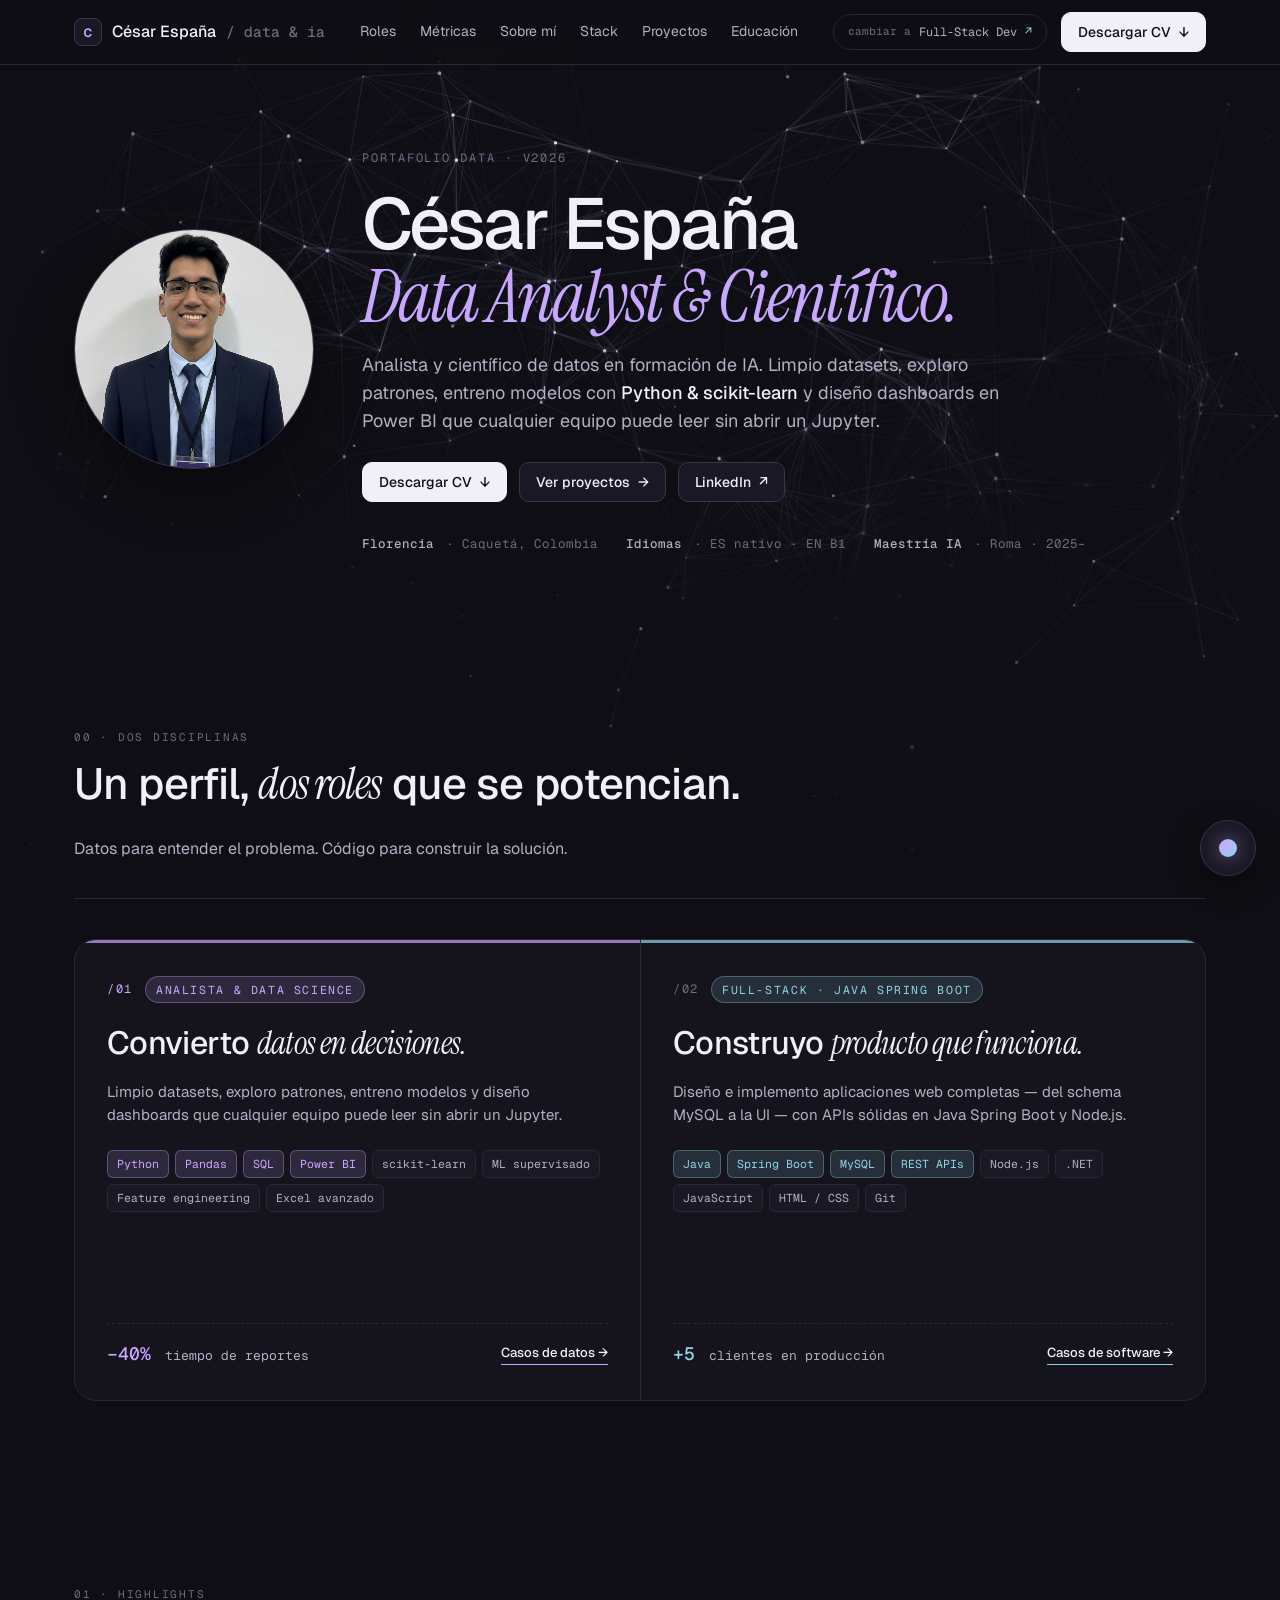
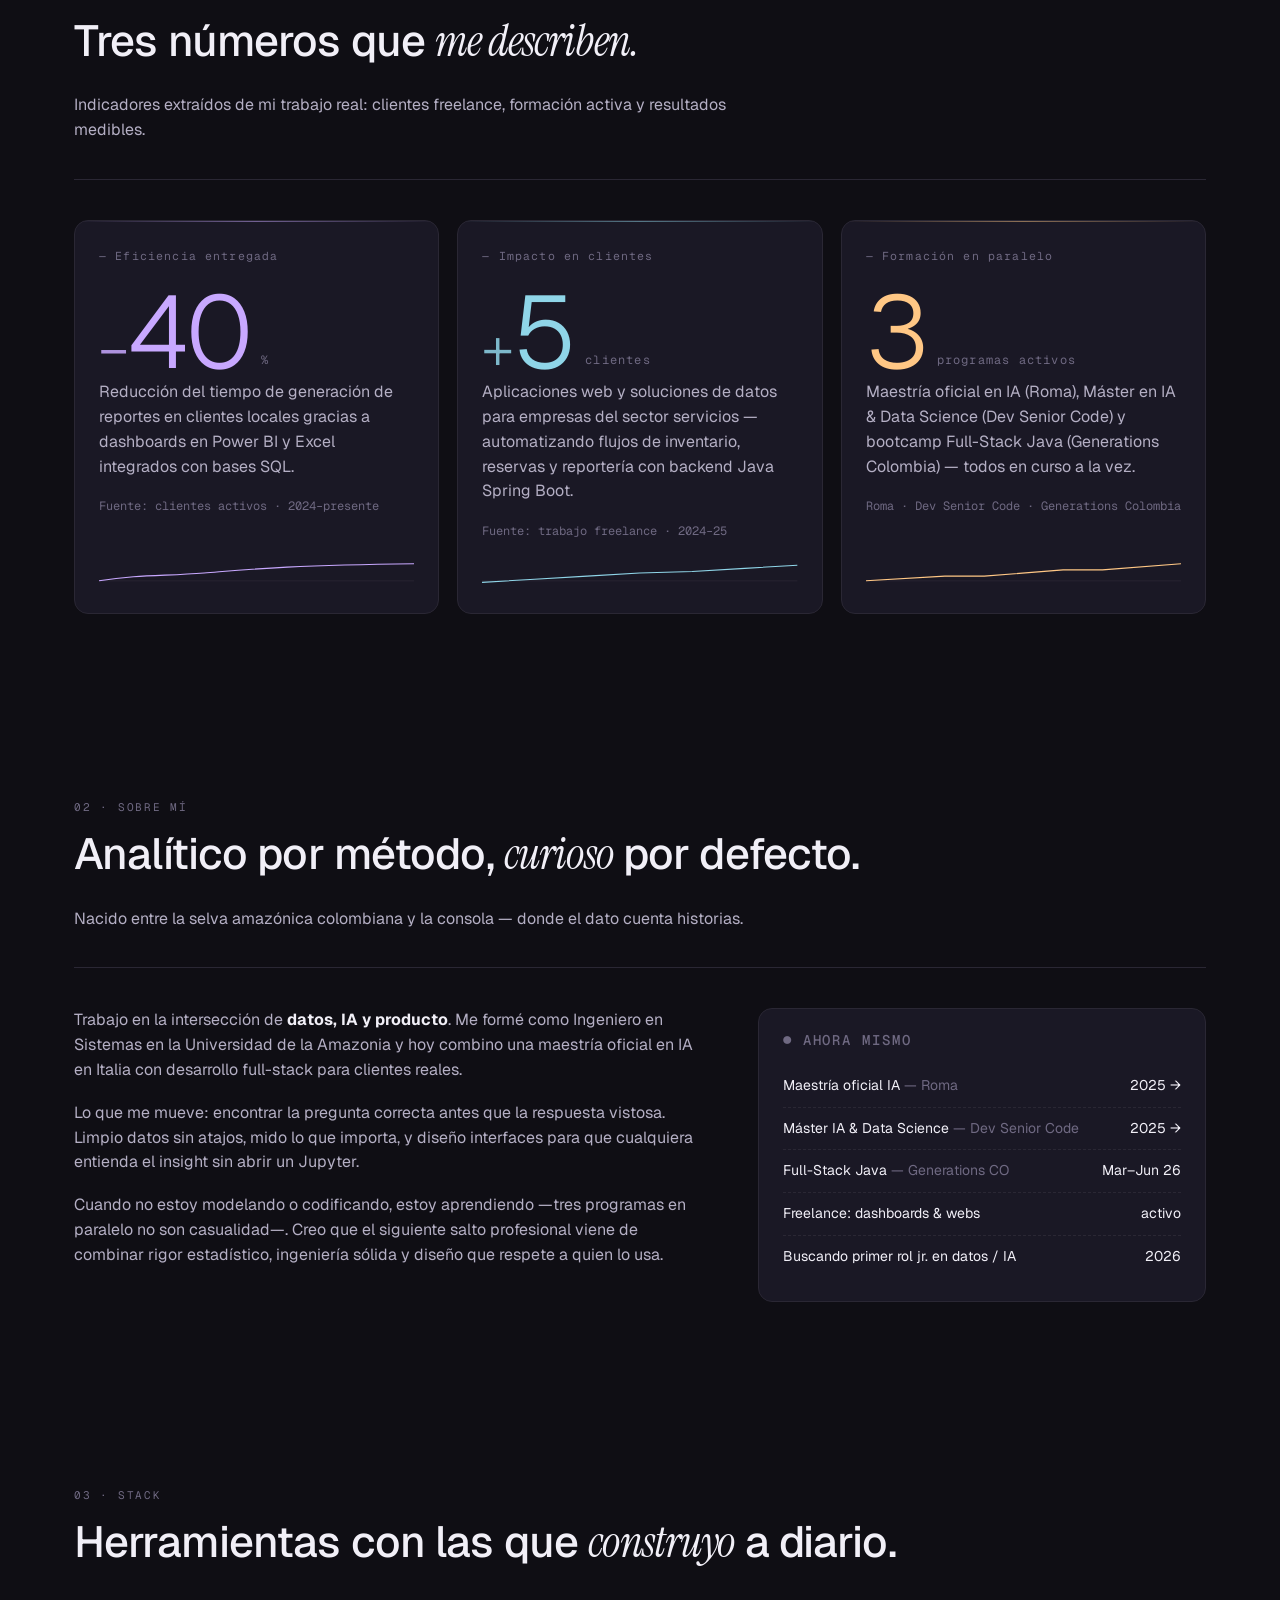
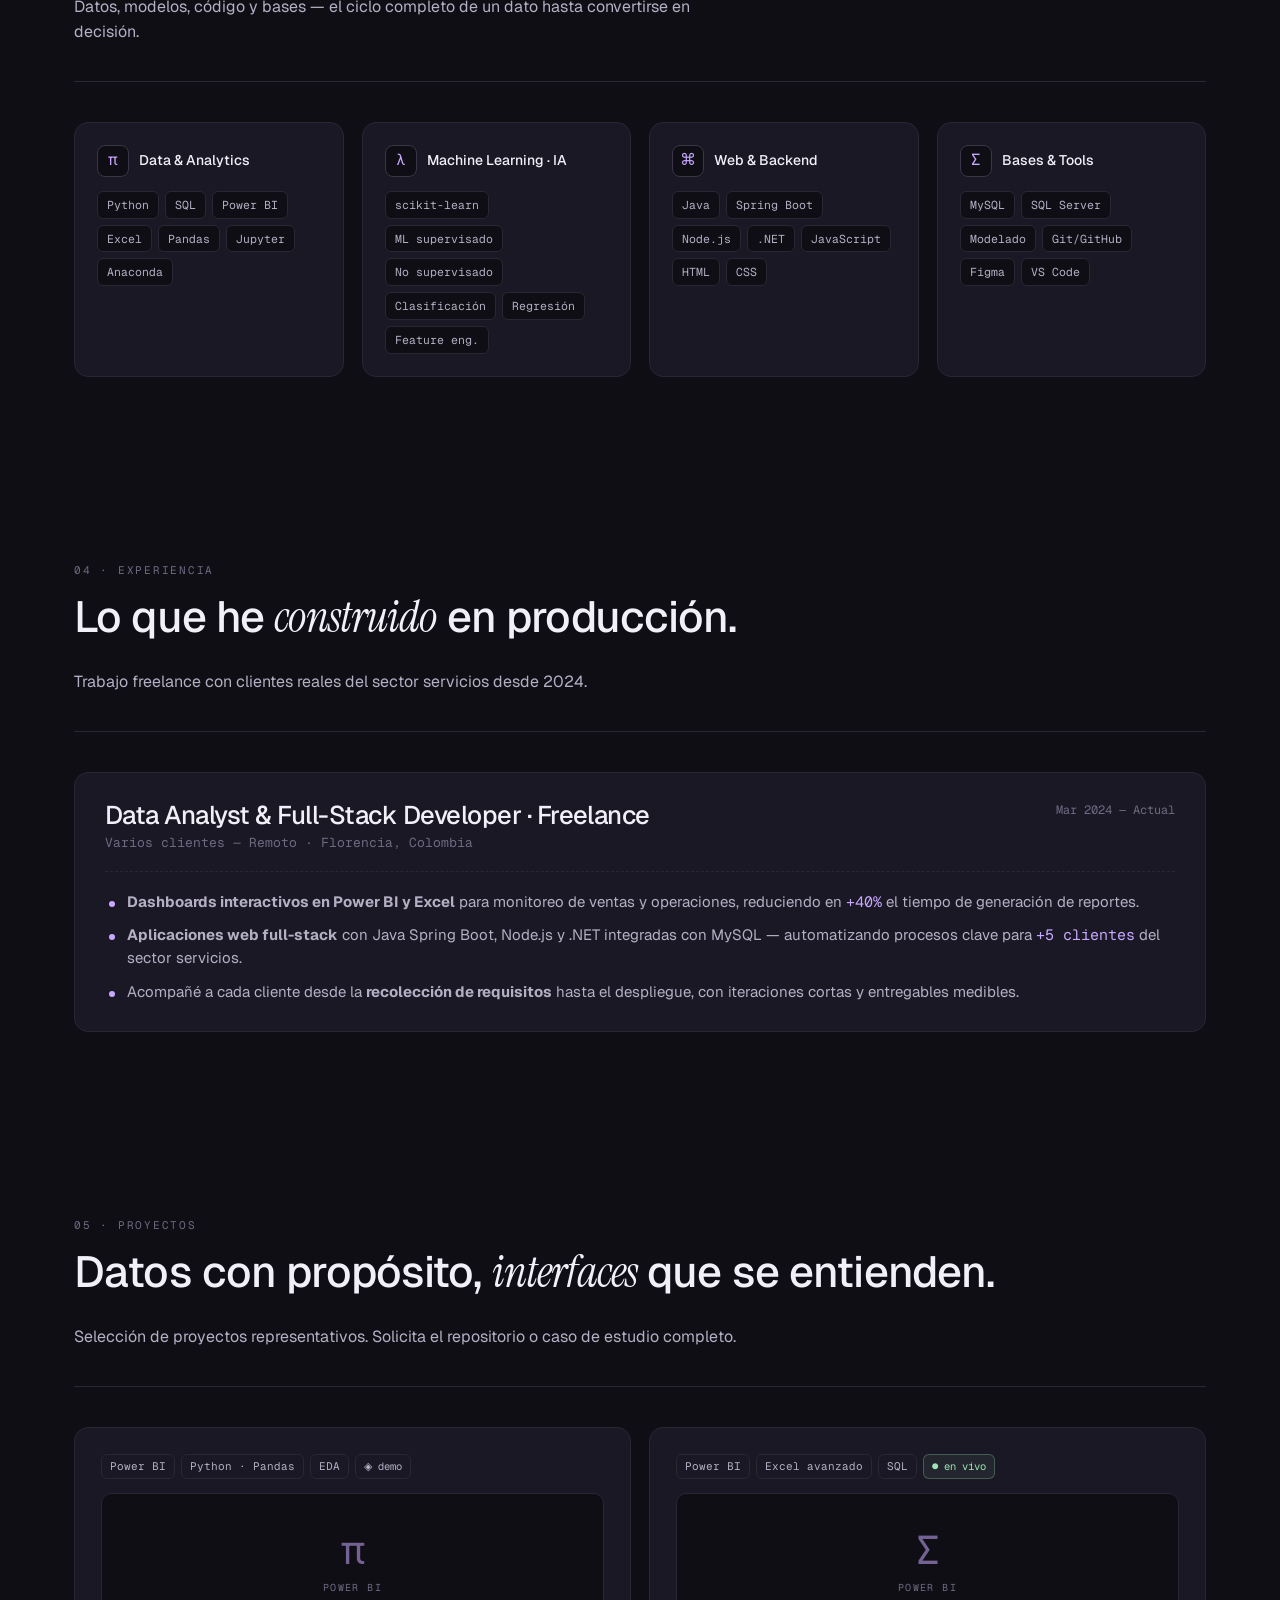
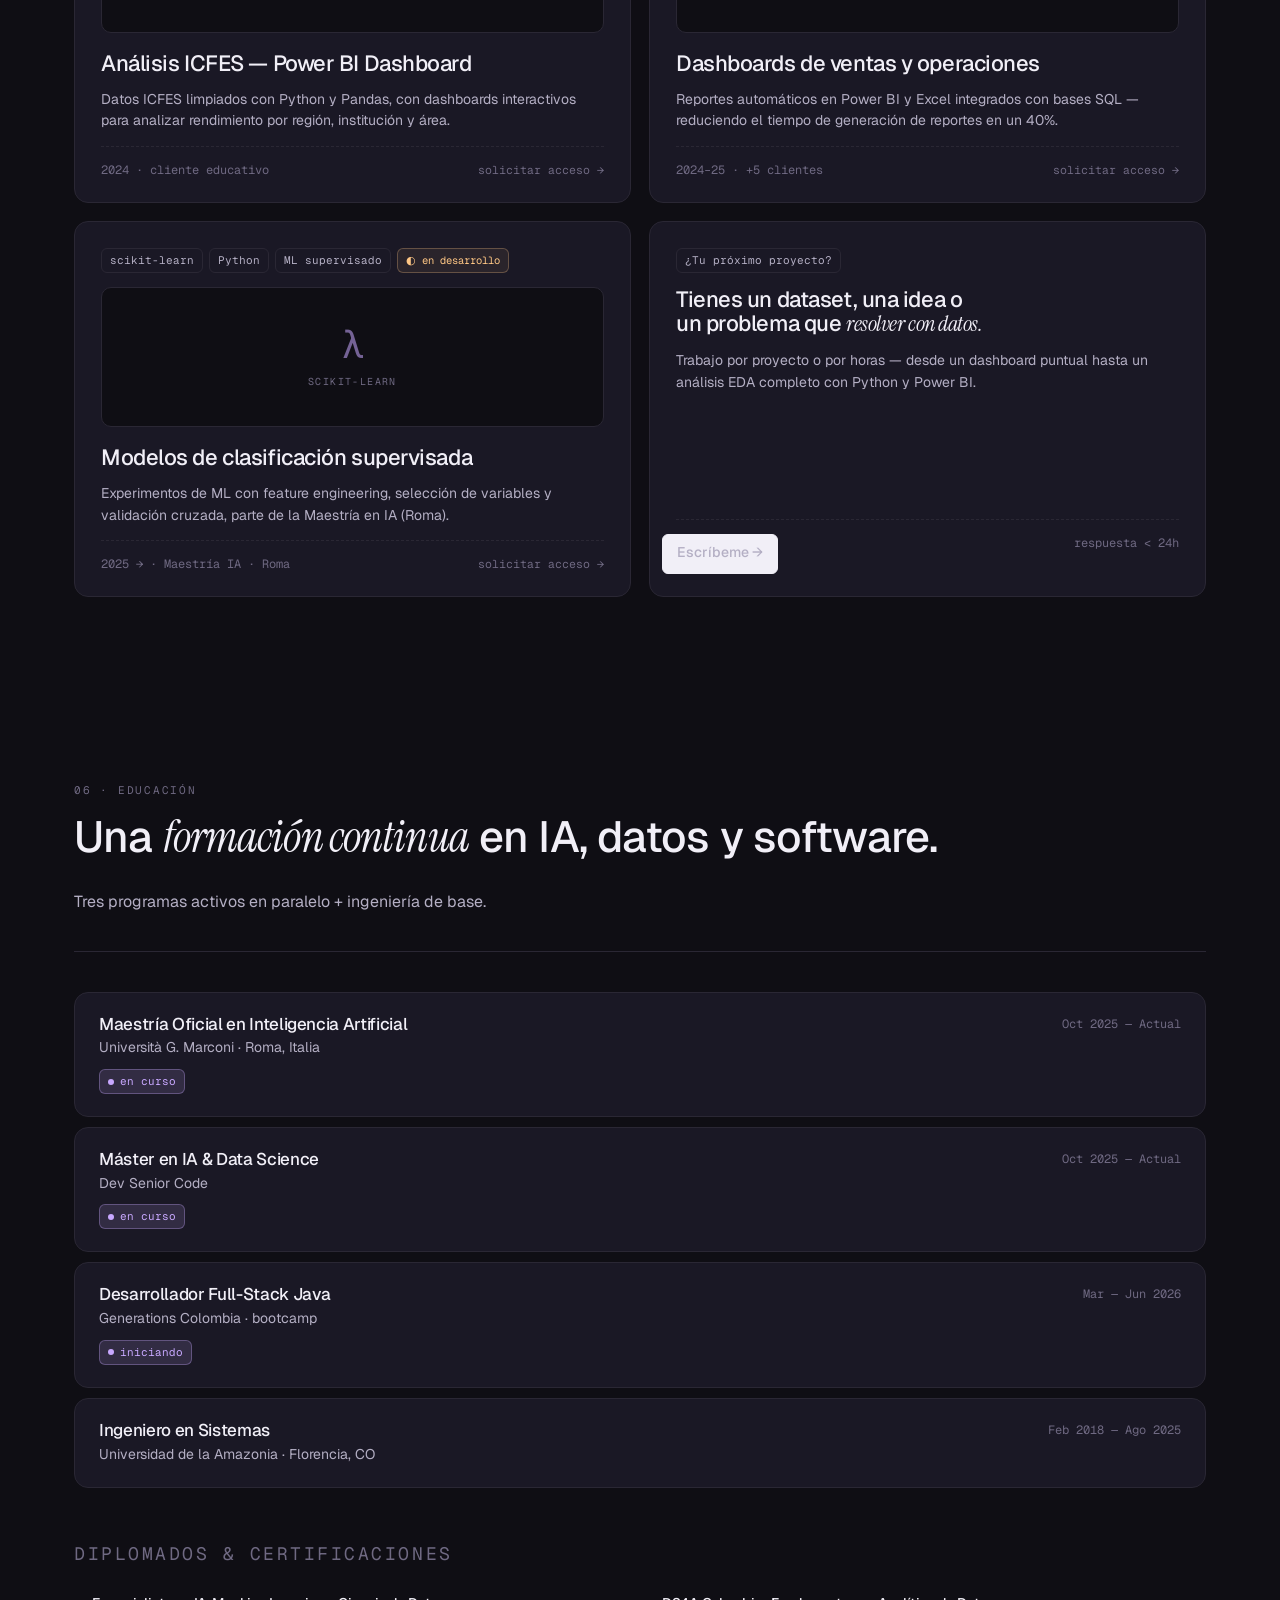
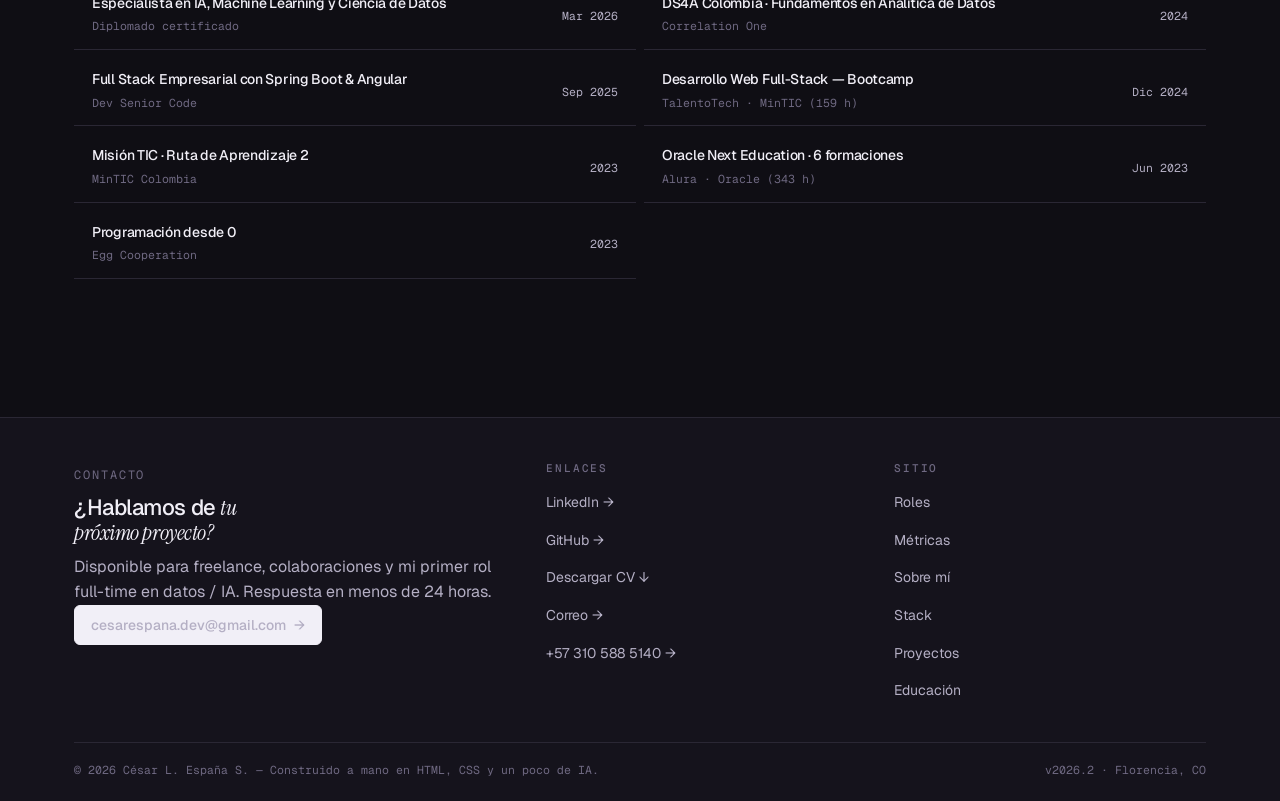
==== commit 82b4bfcd: "Actualizacion de portafolio web 2 Co-Authored-By: Claude Sonnet 4.6 <noreply@anthropic.com>" ====
--- a/analyst.html
+++ b/analyst.html
@@ -337,69 +337,14 @@
 
     <div class="projects">
 
-      <article class="proj reveal">
-        <div class="tags">
-          <span class="tag">Power BI</span><span class="tag">Python · Pandas</span><span class="tag">EDA</span>
-        </div>
-        <div class="preview">
-          <svg viewBox="0 0 200 100" style="width:90%; height:80%">
-            <rect x="6" y="6" width="188" height="88" rx="4" fill="none" stroke="var(--line)"/>
-            <g fill="var(--data)" opacity="0.85">
-              <rect x="20" y="40" width="9" height="40"/><rect x="48" y="48" width="9" height="32"/>
-              <rect x="76" y="42" width="9" height="38"/><rect x="104" y="36" width="9" height="44"/>
-              <rect x="132" y="20" width="9" height="60"/>
-            </g>
-            <g fill="var(--dev)" opacity="0.7">
-              <rect x="34" y="34" width="9" height="46"/><rect x="62" y="30" width="9" height="50"/>
-              <rect x="90" y="22" width="9" height="58"/><rect x="118" y="28" width="9" height="52"/>
-              <rect x="146" y="14" width="9" height="66"/>
-            </g>
-          </svg>
-        </div>
-        <h3>Análisis ICFES <span class="serif">— Power BI Dashboard</span></h3>
-        <p>Recopilé, limpié y transformé datasets ICFES con Python (pandas), construyendo dashboards para analizar rendimiento por región, institución y área.</p>
-        <div class="foot"><span>2024 · cliente educativo</span><span>caso de estudio →</span></div>
-      </article>
-
-      <article class="proj reveal">
-        <div class="tags">
-          <span class="tag">Java · Spring Boot</span><span class="tag">MySQL</span><span class="tag">Web</span>
-        </div>
-        <div class="preview">
-          <svg viewBox="0 0 160 100" style="width:90%; height:80%">
-            <rect x="6" y="6" width="148" height="88" rx="4" fill="var(--bg-card-2)" stroke="var(--line)"/>
-            <rect x="14" y="14" width="56" height="6" rx="2" fill="var(--line-2)"/>
-            <rect x="14" y="48" width="40" height="22" rx="3" fill="var(--data)" opacity="0.7"/>
-            <rect x="58" y="48" width="40" height="22" rx="3" fill="var(--dev)"  opacity="0.55"/>
-            <rect x="102" y="48" width="40" height="22" rx="3" fill="var(--warn)" opacity="0.55"/>
-          </svg>
-        </div>
-        <h3>Apps web <span class="serif">para PYMEs</span></h3>
-        <p>Plataformas full-stack que automatizan inventario, reservas y reportería para clientes del sector servicios.</p>
-        <div class="foot"><span>+5 clientes · 2024–25</span><span>solicitar demo →</span></div>
-      </article>
-
-      <article class="proj reveal">
-        <div class="tags">
-          <span class="tag">scikit-learn</span><span class="tag">en curso</span>
-        </div>
-        <div class="preview">
-          <svg viewBox="0 0 160 100" style="width:90%; height:80%">
-            <circle cx="40" cy="50" r="20" fill="none" stroke="var(--data)" stroke-dasharray="3 3"/>
-            <circle cx="100" cy="60" r="18" fill="none" stroke="var(--dev)" stroke-dasharray="3 3"/>
-            <g fill="var(--data)"><circle cx="34" cy="46" r="2"/><circle cx="42" cy="52" r="2"/><circle cx="38" cy="56" r="2"/><circle cx="46" cy="44" r="2"/></g>
-            <g fill="var(--dev)"><circle cx="98" cy="58" r="2"/><circle cx="104" cy="62" r="2"/><circle cx="96" cy="66" r="2"/><circle cx="108" cy="56" r="2"/></g>
-          </svg>
-        </div>
-        <h3>Modelos de clasificación <span class="serif">supervisada</span></h3>
-        <p>Experimentos de ML con feature engineering y validación, parte de la maestría en IA.</p>
-        <div class="foot"><span>Roma · 2025 →</span><span>en desarrollo →</span></div>
-      </article>
-
-      <article class="proj reveal">
+      <!-- Tarjetas generadas dinámicamente desde projects-data.js -->
+      <div id="projects-grid" style="display:contents"></div>
+
+      <!-- Tarjeta de contacto — siempre al final -->
+      <article class="proj reveal proj-cta">
         <div class="tags"><span class="tag">¿Tu próximo proyecto?</span></div>
         <h3>Tienes un dataset, una idea o un problema que <span class="serif">resolver con datos.</span></h3>
-        <p>Trabajo por proyecto o por horas — desde un dashboard puntual hasta un MVP completo con backend Java Spring Boot y modelo.</p>
+        <p>Trabajo por proyecto o por horas — desde un dashboard puntual hasta un análisis EDA completo con Python y Power BI.</p>
         <div class="foot">
           <a class="btn btn-primary" href="mailto:cesarespana.dev@gmail.com">Escríbeme <span class="arrow">→</span></a>
           <span>respuesta &lt; 24h</span>
@@ -587,6 +532,7 @@
 </div>
 
 <!-- ===================== SCRIPT ===================== -->
+<script src="projects-data.js"></script>
 <script src="analyst.js"></script>
 
 </body>
--- a/analyst.css
+++ b/analyst.css
@@ -1196,3 +1196,79 @@
   white-space: nowrap;
 }
 
+
+/* ====== DYNAMIC PROJECT CARDS ====== */
+
+/* Preview de proyecto generado por JS */
+.proj-preview {
+  height: 140px;
+  background: var(--bg);
+  border-radius: 10px;
+  border: 1px solid var(--line);
+  display: flex;
+  flex-direction: column;
+  align-items: center;
+  justify-content: center;
+  gap: 10px;
+  margin-bottom: 4px;
+  transition: border-color .2s;
+}
+.proj:hover .proj-preview { border-color: var(--line-2); }
+
+.proj-glyph {
+  font-family: var(--font-mono);
+  font-size: 40px;
+  color: var(--data);
+  opacity: 0.55;
+  line-height: 1;
+  transition: opacity .2s;
+}
+.proj:hover .proj-glyph { opacity: 0.8; }
+
+.proj-preview-label {
+  font-family: var(--font-mono);
+  font-size: 10px;
+  color: var(--text-3);
+  text-transform: uppercase;
+  letter-spacing: 0.14em;
+}
+
+/* Badges de estado */
+.proj-status { font-size: 10.5px; }
+.proj-status.live  {
+  color: var(--green);
+  border-color: rgba(158,229,179,0.28);
+  background: rgba(158,229,179,0.07);
+}
+.proj-status.wip   {
+  color: var(--warn);
+  border-color: rgba(255,199,133,0.28);
+  background: rgba(255,199,133,0.07);
+}
+.proj-status.demo  { color: var(--text-2); }
+.proj-status.priv  { color: var(--text-3); }
+
+/* Botones en el footer de la tarjeta */
+.proj-links {
+  display: flex;
+  gap: 8px;
+  flex-wrap: wrap;
+  align-items: center;
+}
+.proj-links .btn {
+  height: 32px;
+  padding: 0 12px;
+  font-size: 12px;
+  border-radius: 8px;
+}
+
+/* Link de "solicitar acceso" cuando no hay demo/repo */
+.proj-req {
+  font-family: var(--font-mono);
+  font-size: 11.5px;
+  color: var(--text-3);
+}
+
+/* Tarjeta CTA — sin min-height estricto */
+.proj-cta { min-height: unset; }
+
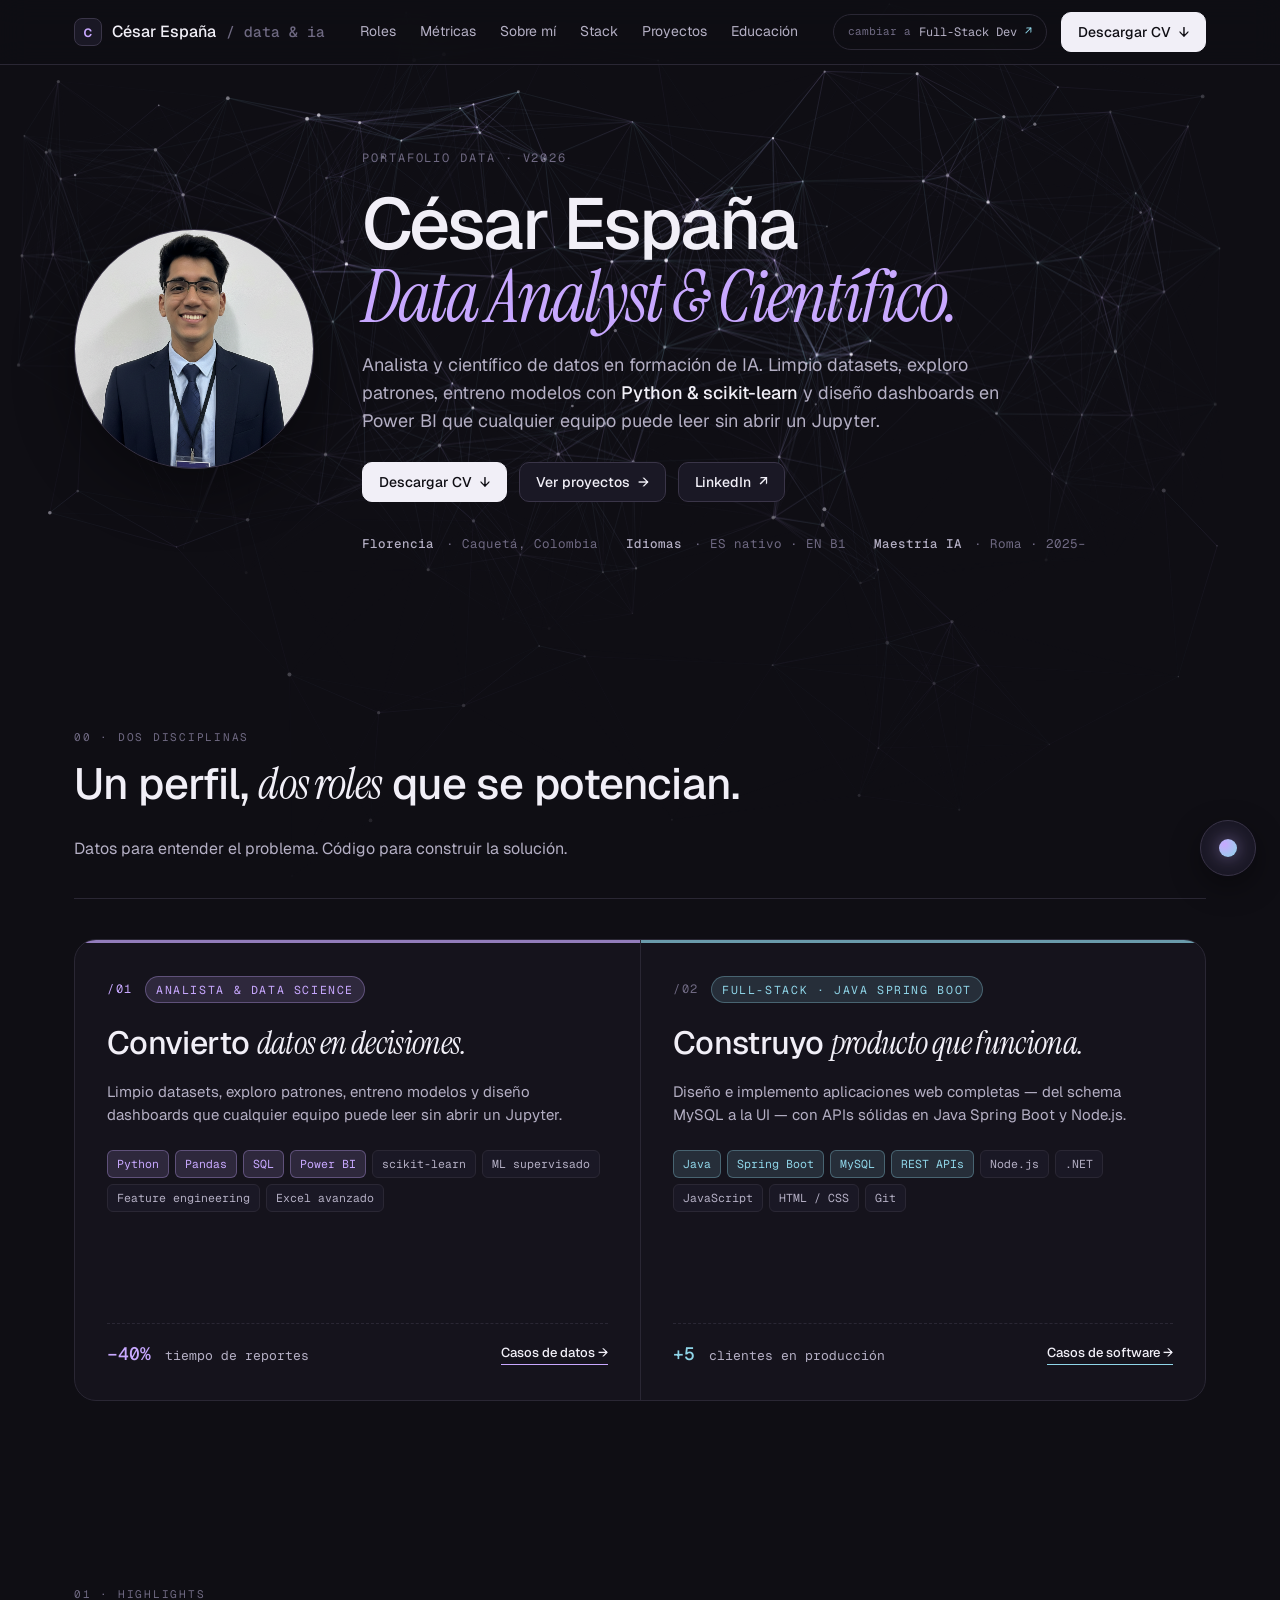
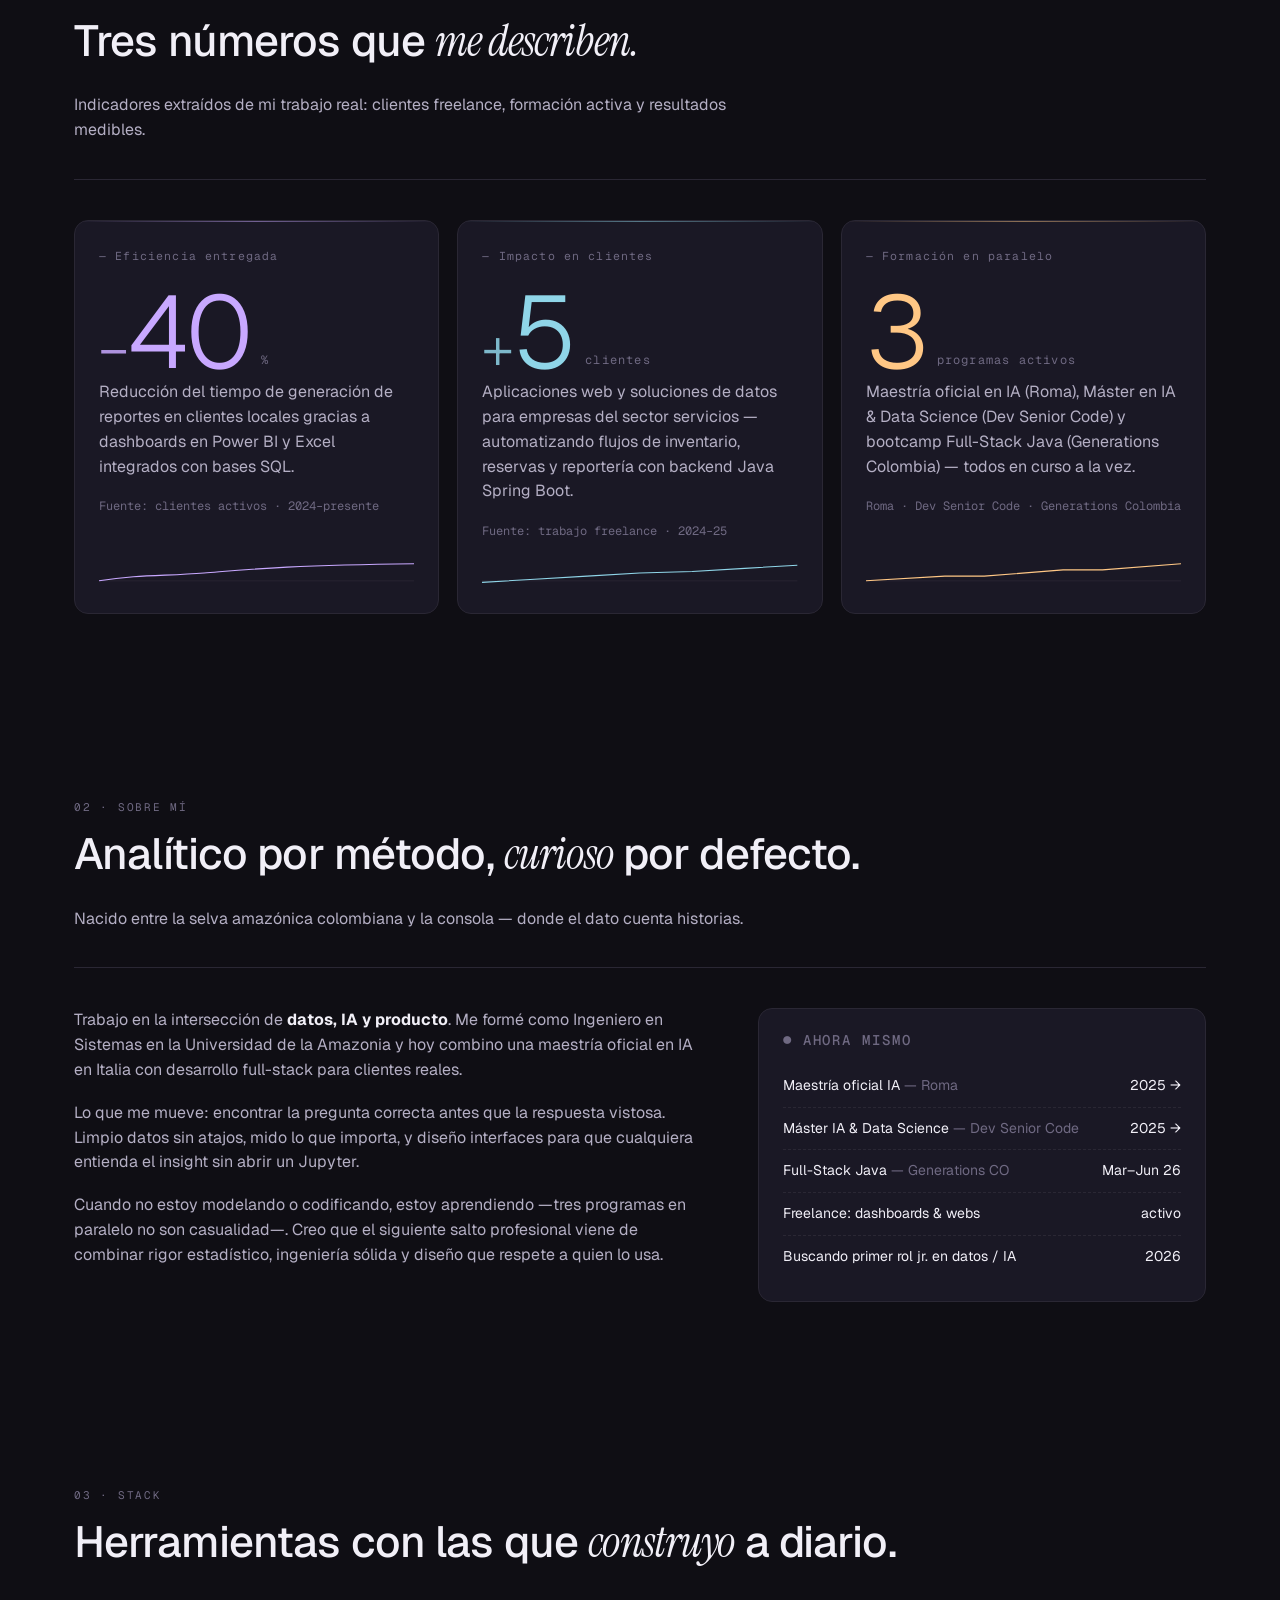
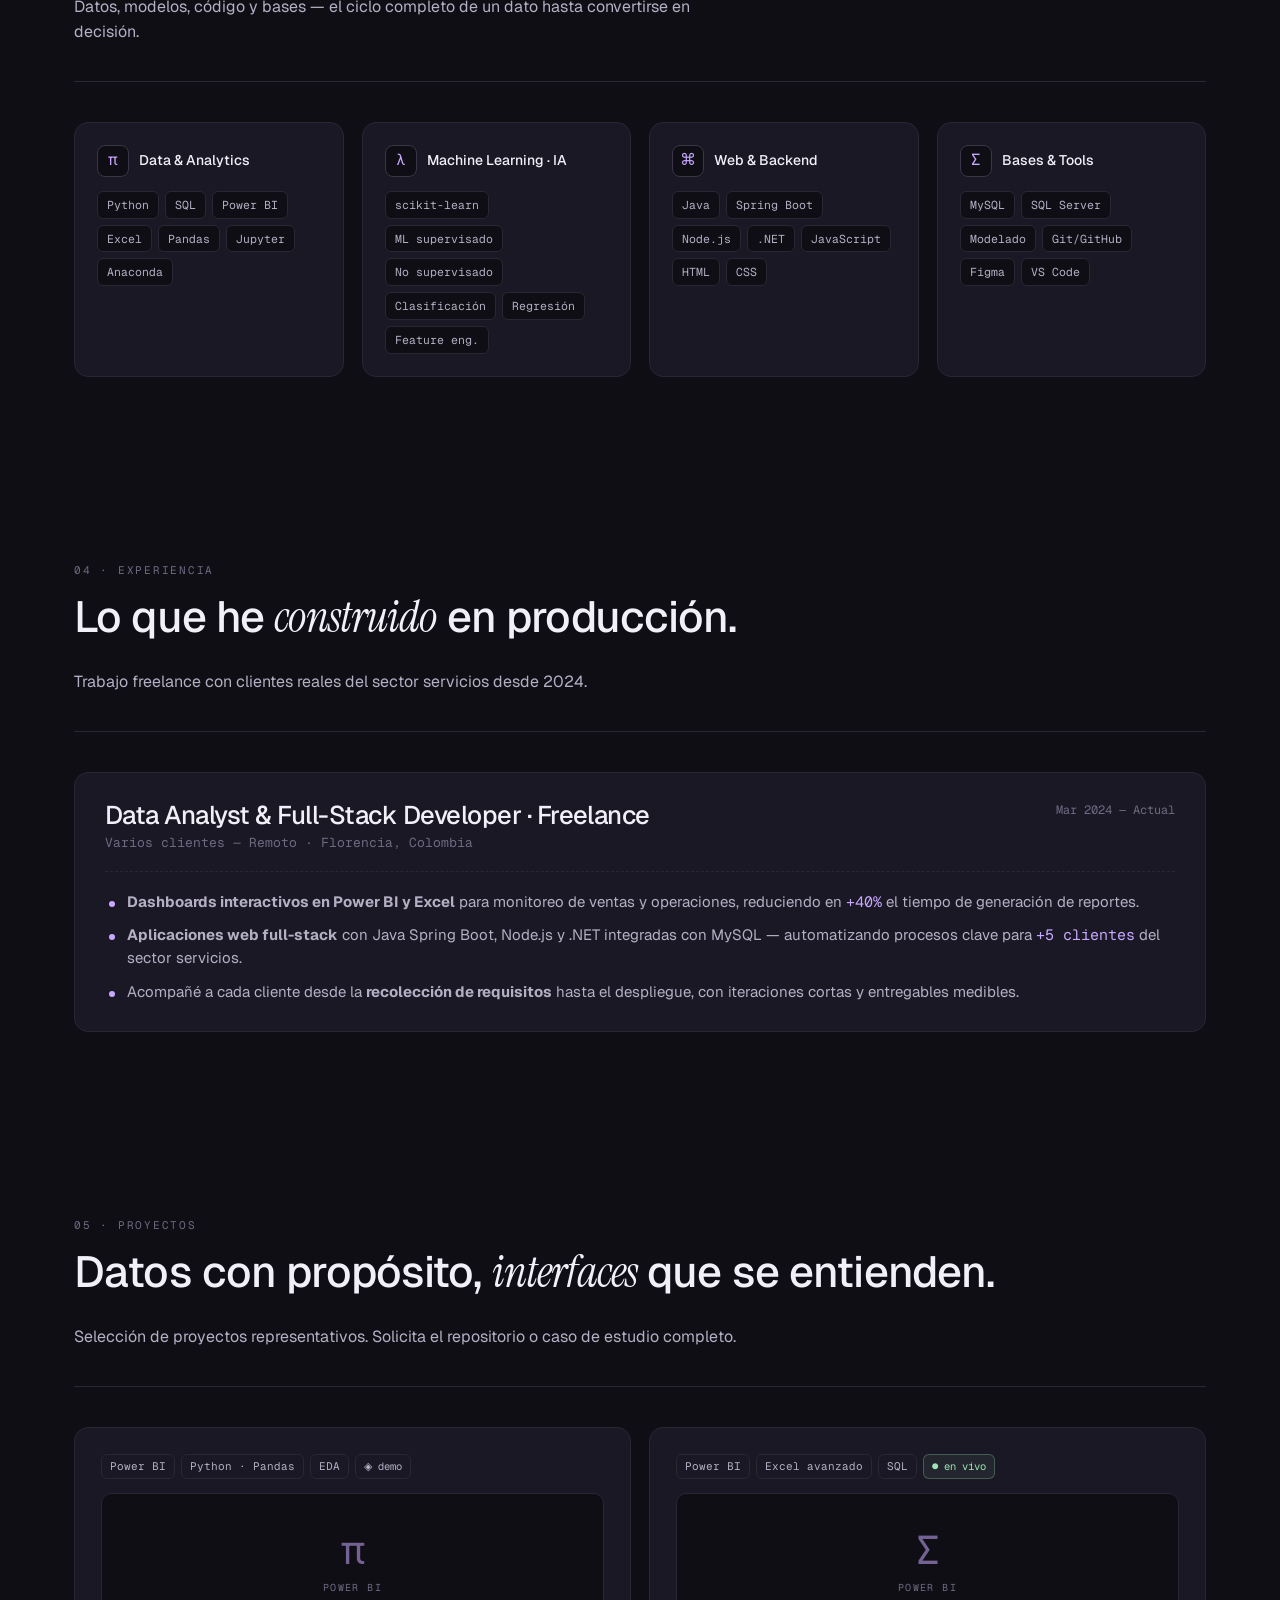
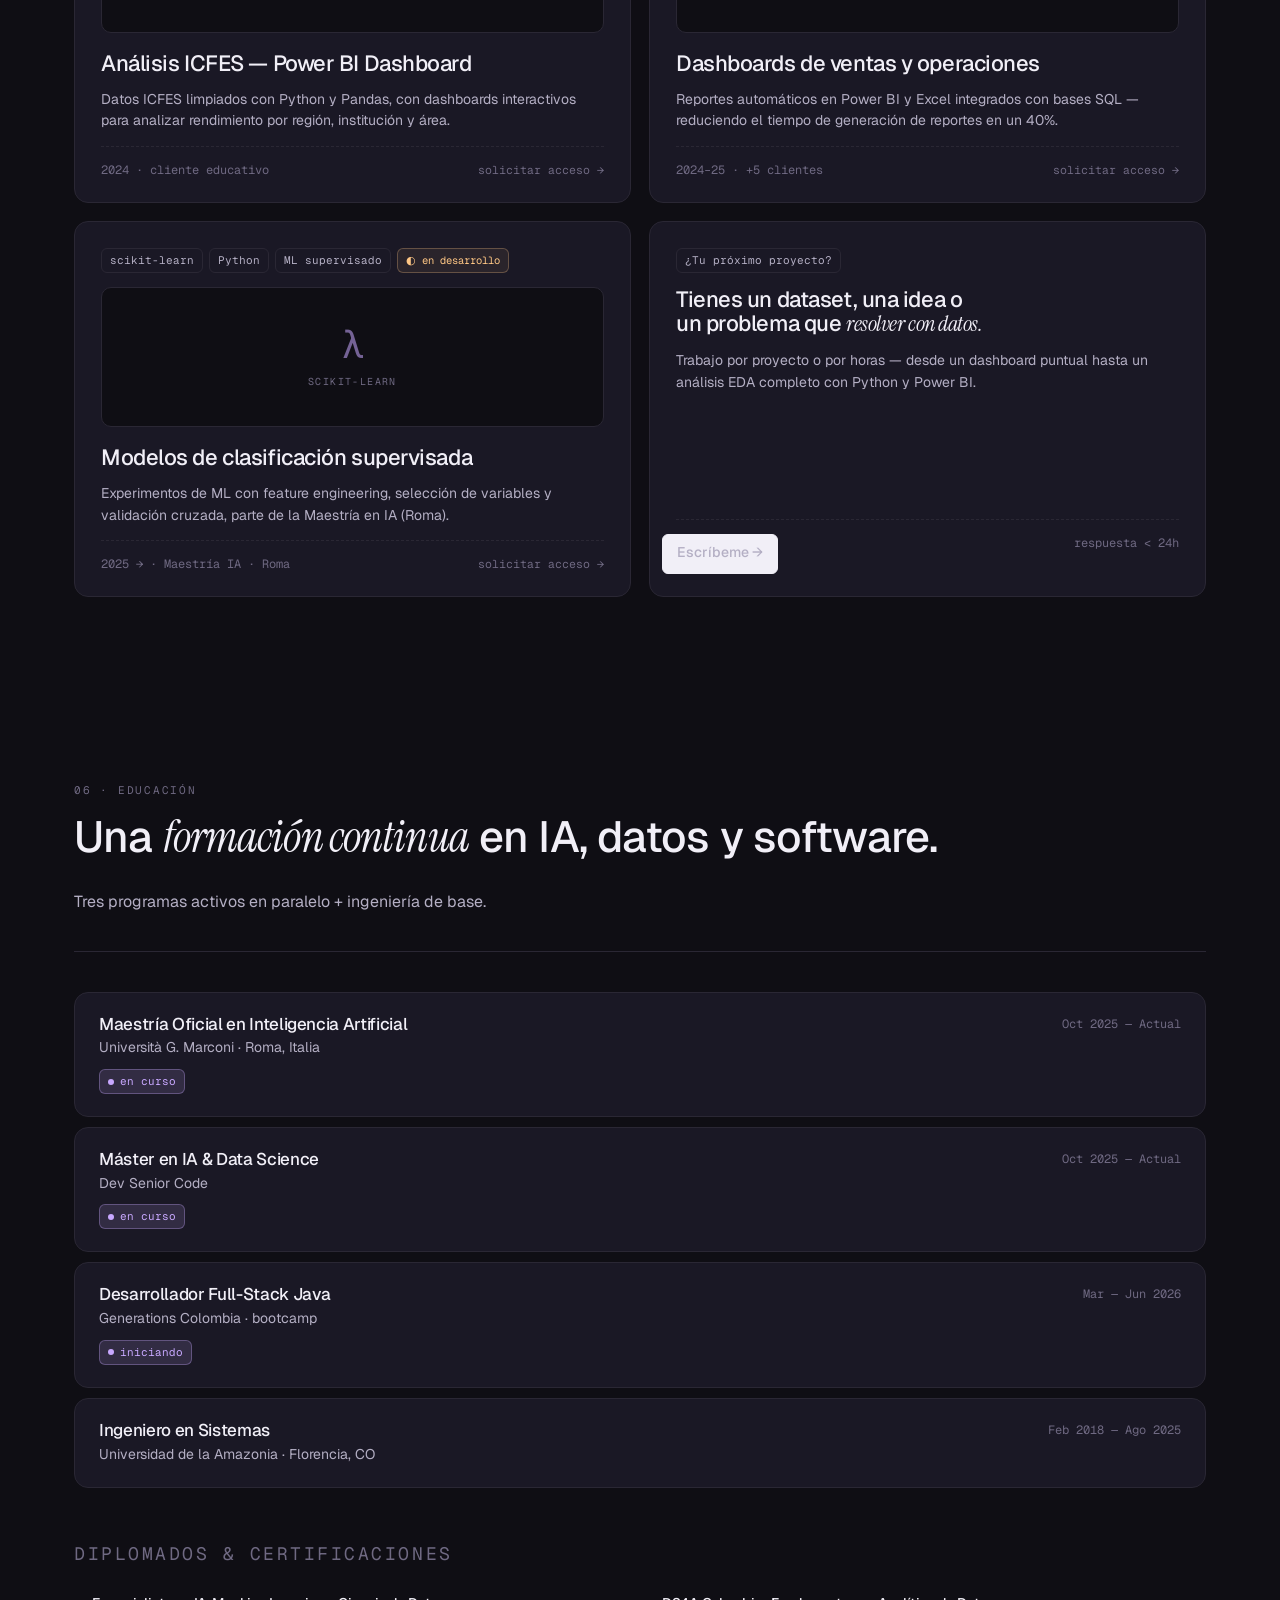
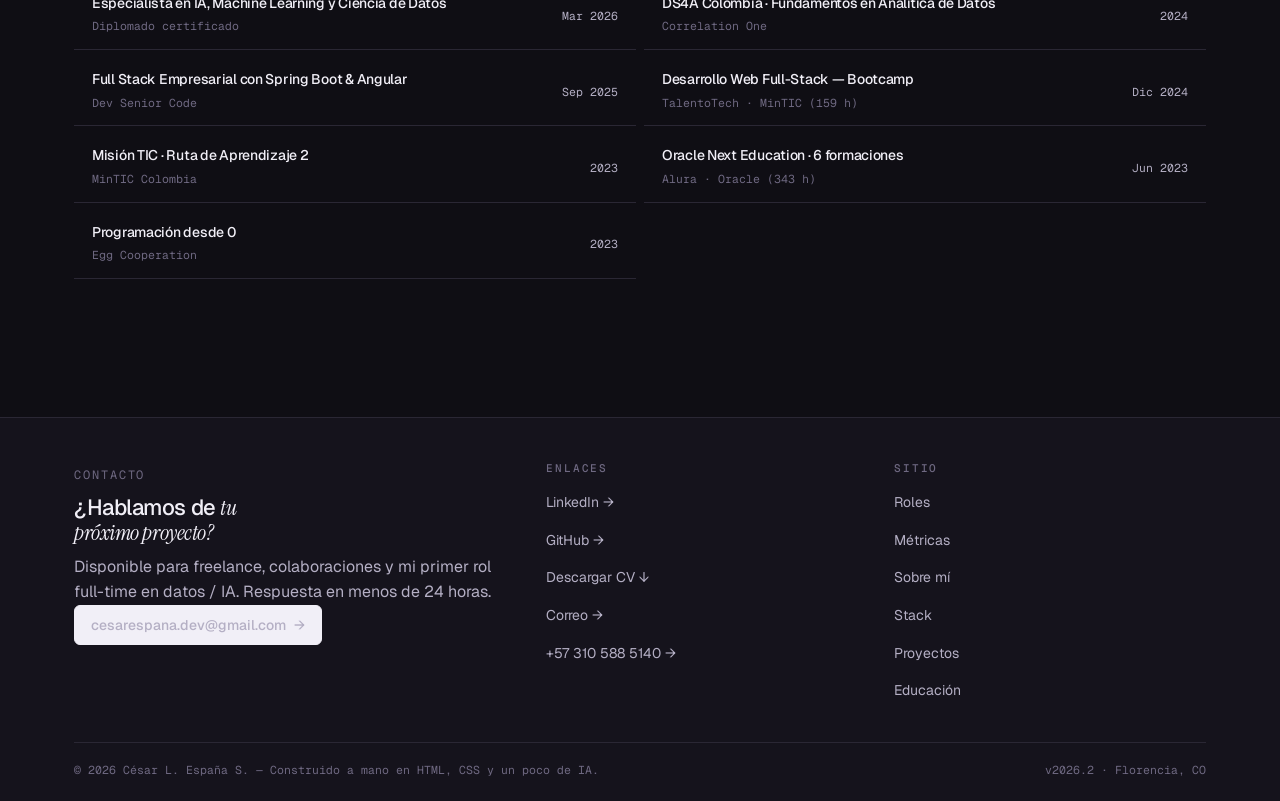
==== commit cd663759: "Reorganiza archivos en carpetas dev/ y analyst/ - Mueve dev.css y dev.js a dev/ - Mueve analyst.css " ====
--- a/analyst.html
+++ b/analyst.html
@@ -15,7 +15,7 @@
 <link href="https://fonts.googleapis.com/css2?family=Geist:wght@300;400;500;600;700&family=Geist+Mono:wght@400;500&family=Instrument+Serif:ital@0;1&display=swap" rel="stylesheet">
 
 <!-- Estilos (todo en un solo archivo, secciones marcadas) -->
-<link rel="stylesheet" href="analyst.css" />
+<link rel="stylesheet" href="analyst/analyst.css" />
 </head>
 
 <body data-screen-label="Analyst" class="view-data">
@@ -533,7 +533,7 @@
 
 <!-- ===================== SCRIPT ===================== -->
 <script src="projects-data.js"></script>
-<script src="analyst.js"></script>
+<script src="analyst/analyst.js"></script>
 
 </body>
 </html>
--- a/analyst/analyst.css
+++ b/analyst/analyst.css
@@ -0,0 +1,1274 @@
+/* ============================================================
+   PORTFOLIO · CÉSAR ESPAÑA — STYLE.CSS
+   Editar paleta → bloque "TOKENS" (variables :root) al inicio
+   ============================================================ */
+
+/* ====== VIEW ACCENT (Analyst = violet) ====== */
+body.view-data { --accent: var(--data); }
+body.view-data h1 .serif,
+body.view-data .role.data .role-num,
+body.view-data .hero .lede b { color: var(--data); }
+
+/* nav: switch de perspectiva */
+.persp-switch {
+  display: inline-flex;
+  align-items: center;
+  gap: 8px;
+  padding: 8px 14px;
+  border: 1px solid var(--line);
+  border-radius: 999px;
+  font-family: var(--font-mono);
+  font-size: 12px;
+  color: var(--text-2);
+  transition: border-color .2s, color .2s, background .2s;
+}
+.persp-switch:hover {
+  border-color: var(--dev);
+  color: var(--text);
+  background: rgba(92,208,232,0.06);
+}
+.persp-switch .arrow { color: var(--dev); }
+
+/* ====== MODAL PDF ====== */
+.pdf-modal {
+  position: fixed;
+  inset: 0;
+  z-index: 100;
+  display: none;
+  align-items: center;
+  justify-content: center;
+  padding: 32px;
+}
+.pdf-modal.open { display: flex; }
+.pdf-modal-bg {
+  position: absolute;
+  inset: 0;
+  background: rgba(8,6,12,0.78);
+  backdrop-filter: blur(6px);
+  animation: fadeIn .25s ease both;
+}
+.pdf-modal-card {
+  position: relative;
+  width: min(1100px, 100%);
+  height: min(86vh, 880px);
+  background: var(--bg-card);
+  border: 1px solid var(--line);
+  border-radius: 14px;
+  display: flex;
+  flex-direction: column;
+  overflow: hidden;
+  box-shadow: 0 30px 80px -20px rgba(0,0,0,0.6);
+  animation: rise .35s cubic-bezier(.2,.7,.2,1) both;
+}
+.pdf-modal-head {
+  display: flex; align-items: center; justify-content: space-between;
+  gap: 16px; padding: 14px 20px;
+  border-bottom: 1px solid var(--line);
+  background: var(--bg-2);
+}
+.pdf-modal-title { font-size: 14px; color: var(--text); font-weight: 500; }
+.pdf-modal-actions { display: flex; align-items: center; gap: 10px; }
+.pdf-modal-actions .btn { padding: 8px 14px; font-size: 12px; }
+.pdf-modal-close {
+  width: 36px; height: 36px;
+  border-radius: 8px;
+  border: 1px solid var(--line);
+  background: transparent; color: var(--text-2);
+  font-size: 20px; cursor: pointer;
+  transition: color .2s, border-color .2s, background .2s;
+}
+.pdf-modal-close:hover { color: var(--text); border-color: var(--line-2); background: rgba(255,255,255,0.04); }
+.pdf-modal-frame { flex: 1; width: 100%; border: 0; background: #1a1421; }
+@keyframes fadeIn { from { opacity: 0; } to { opacity: 1; } }
+
+/* certificados clicables */
+.cert {
+  cursor: pointer;
+  transition: background .2s, padding .2s;
+  position: relative;
+}
+.cert:hover { background: rgba(255,255,255,0.025); padding-left: 22px; }
+.cert::after {
+  content: "↗";
+  position: absolute;
+  right: 6px; top: 14px;
+  font-family: var(--font-mono);
+  font-size: 11px; color: var(--text-3);
+  opacity: 0; transition: opacity .2s;
+}
+.cert:hover::after { opacity: 1; }
+
+/* ====== TOKENS ====== */
+/* ============================================================
+   tokens.css — variables del diseño
+   Cambia paleta y tamaños en un solo sitio.
+   ============================================================ */
+
+:root {
+  /* ---------- Colores base ---------- */
+  --bg:        #0f0e14;     /* fondo principal */
+  --bg-2:      #15131c;     /* paneles */
+  --bg-card:   #1a1825;     /* tarjetas */
+  --bg-card-2: #221f2e;     /* tarjeta hover */
+
+  --line:   #2a2734;        /* bordes suaves */
+  --line-2: #3a3548;        /* bordes fuertes */
+
+  --text:   #f1eff7;        /* texto principal */
+  --text-2: #b4afc4;        /* texto secundario */
+  --text-3: #6f6982;        /* texto terciario / muted */
+
+  /* ---------- Acentos ---------- */
+  /* Data / Análisis → violeta */
+  --data: #c8a8ff;
+  --data-soft: rgba(200,168,255,0.14);
+  --data-line: rgba(200,168,255,0.32);
+
+  /* Full-Stack / Backend Java → cian-verde */
+  --dev: #8fd5e8;
+  --dev-soft: rgba(143,213,232,0.14);
+  --dev-line: rgba(143,213,232,0.32);
+
+  /* Acento extra */
+  --warn:  #ffc785;
+  --green: #9ee5b3;
+
+  /* ---------- Tipografía ---------- */
+  --font-sans:  'Geist', system-ui, -apple-system, 'Segoe UI', sans-serif;
+  --font-mono:  'Geist Mono', ui-monospace, monospace;
+  --font-serif: 'Instrument Serif', Georgia, serif;
+
+  /* ---------- Tamaños ---------- */
+  --wrap:    1180px;     /* ancho máximo del contenido */
+  --gap:     28px;       /* espacio estándar */
+  --radius:  14px;       /* esquinas redondeadas */
+  --radius-lg: 22px;
+}
+
+/* ====== BASE ====== */
+/* ============================================================
+   base.css — reset, tipografía y utilidades
+   ============================================================ */
+
+* { box-sizing: border-box; margin: 0; padding: 0; }
+
+html { scroll-behavior: smooth; }
+
+body {
+  background: var(--bg);
+  color: var(--text);
+  font-family: var(--font-sans);
+  font-size: 16px;
+  line-height: 1.55;
+  -webkit-font-smoothing: antialiased;
+  text-rendering: optimizeLegibility;
+  overflow-x: hidden;
+}
+
+/* ---------- Tipografía ---------- */
+h1, h2, h3, h4 {
+  font-weight: 500;
+  letter-spacing: -0.02em;
+  line-height: 1.1;
+  color: var(--text);
+  text-wrap: balance;
+}
+h1 { font-size: clamp(40px, 6vw, 72px); letter-spacing: -0.035em; line-height: 1; }
+h2 { font-size: clamp(28px, 3.4vw, 44px); }
+h3 { font-size: clamp(20px, 2vw, 26px); }
+h4 { font-size: 17px; }
+
+p  { color: var(--text-2); max-width: 62ch; }
+
+a  { color: inherit; text-decoration: none; }
+
+/* ---------- Utilidades ---------- */
+.wrap   { max-width: var(--wrap); margin: 0 auto; padding: 0 24px; }
+.mono   { font-family: var(--font-mono); font-size: 0.92em; }
+.serif  { font-family: var(--font-serif); font-style: italic; font-weight: 400; }
+.muted  { color: var(--text-3); }
+
+/* tag pequeño en mono caps */
+.eyebrow {
+  font-family: var(--font-mono);
+  font-size: 12px;
+  text-transform: uppercase;
+  letter-spacing: 0.16em;
+  color: var(--text-3);
+}
+
+/* línea separadora vertical */
+hr.sep {
+  border: 0;
+  height: 1px;
+  background: var(--line);
+  margin: 18px 0;
+}
+
+/* ====== LAYOUT ====== */
+/* ============================================================
+   layout.css — fondo neuronal, nav, hero, footer
+   ============================================================ */
+
+/* ---------- canvas neuronal de fondo ---------- */
+#ambientNet {
+  position: fixed;
+  inset: 0;
+  width: 100%;
+  height: 100%;
+  pointer-events: none;
+  z-index: 0;
+  opacity: 0.5;
+  /* desvanece hacia abajo para no ensuciar el contenido */
+  -webkit-mask-image: linear-gradient(180deg, black 0%, black 60%, transparent 100%);
+          mask-image: linear-gradient(180deg, black 0%, black 60%, transparent 100%);
+}
+
+/* todo el contenido va encima del canvas */
+nav.top, header.hero, section, footer.foot { position: relative; z-index: 2; }
+
+/* ---------- secciones ---------- */
+section {
+  padding-block: clamp(70px, 10vh, 120px);
+}
+
+.section-head {
+  display: flex;
+  align-items: baseline;
+  justify-content: space-between;
+  gap: 28px;
+  flex-wrap: wrap;
+  margin-bottom: 36px;
+}
+@media (max-width: 1100px) {
+  .section-head { flex-direction: column; align-items: flex-start; }
+}
+.section-tag {
+  display: inline-block;
+  font-family: var(--font-mono);
+  font-size: 11px;
+  text-transform: uppercase;
+  letter-spacing: 0.16em;
+  color: var(--text-3);
+  margin-bottom: 14px;
+}
+.section-divider {
+  height: 1px;
+  background: var(--line);
+  margin-bottom: 40px;
+}
+
+/* ---------- nav ---------- */
+nav.top {
+  position: sticky;
+  top: 0;
+  background: rgba(15,14,20,0.72);
+  backdrop-filter: blur(14px);
+  -webkit-backdrop-filter: blur(14px);
+  border-bottom: 1px solid var(--line);
+  z-index: 50;
+}
+nav.top .row {
+  display: flex;
+  align-items: center;
+  justify-content: space-between;
+  height: 64px;
+  gap: 24px;
+}
+.brand {
+  display: flex;
+  align-items: center;
+  gap: 10px;
+  font-weight: 500;
+  white-space: nowrap;
+}
+.brand .mark {
+  width: 28px;
+  height: 28px;
+  border-radius: 8px;
+  background: var(--bg-card);
+  border: 1px solid var(--line-2);
+  display: grid;
+  place-items: center;
+  font-family: var(--font-mono);
+  color: var(--data);
+}
+.nav-links {
+  display: flex;
+  gap: 24px;
+  font-size: 14px;
+}
+.nav-links a {
+  color: var(--text-2);
+  transition: color .2s;
+}
+.nav-links a:hover { color: var(--text); }
+
+.nav-right {
+  display: flex;
+  align-items: center;
+  gap: 14px;
+}
+
+@media (max-width: 880px) { .nav-links { display: none; } }
+@media (max-width: 1080px) { .nav-right .pill { display: none; } }
+
+
+/* ---------- HERO ---------- */
+.hero {
+  padding: 80px 0 80px;
+  overflow: hidden;
+}
+.hero-grid {
+  position: absolute;
+  inset: 0;
+  z-index: 0;
+  pointer-events: none;
+  -webkit-mask-image: radial-gradient(75% 90% at 50% 30%, black 30%, transparent 80%);
+          mask-image: radial-gradient(75% 90% at 50% 30%, black 30%, transparent 80%);
+}
+.hero-grid canvas { display: block; width: 100%; height: 100%; }
+
+/* layout principal del hero: foto + texto */
+.hero-main {
+  display: grid;
+  grid-template-columns: 240px 1fr;
+  gap: 48px;
+  align-items: center;
+  position: relative;
+  z-index: 2;
+}
+@media (max-width: 760px) {
+  .hero-main { grid-template-columns: 1fr; gap: 28px; }
+}
+
+.portrait {
+  width: 240px;
+  height: 240px;
+  border-radius: 50%;
+  position: relative;
+  overflow: hidden;
+  border: 1px solid var(--line-2);
+  background: var(--bg-card);
+  box-shadow: 0 20px 60px rgba(0,0,0,0.4);
+}
+.portrait img {
+  width: 100%;
+  height: 100%;
+  object-fit: cover;
+  object-position: center 18%;  /* sube la imagen para que la cara quede centrada */
+  display: block;
+}
+/* anillo decorativo */
+.portrait::after {
+  content: "";
+  position: absolute;
+  inset: -8px;
+  border-radius: 50%;
+  border: 1px dashed var(--line-2);
+  pointer-events: none;
+  animation: ringSpin 40s linear infinite;
+}
+@keyframes ringSpin {
+  to { transform: rotate(360deg); }
+}
+
+.hero h1 {
+  margin: 18px 0 18px;
+  max-width: 14ch;
+}
+.hero .lede {
+  font-size: 18px;
+  color: var(--text-2);
+  max-width: 56ch;
+}
+.hero-actions {
+  display: flex;
+  flex-wrap: wrap;
+  gap: 12px;
+  margin-top: 28px;
+}
+.meta-row {
+  margin-top: 32px;
+  display: flex;
+  flex-wrap: wrap;
+  gap: 18px 28px;
+  font-family: var(--font-mono);
+  font-size: 12.5px;
+  color: var(--text-3);
+}
+.meta-row span b {
+  color: var(--text-2);
+  font-weight: 500;
+  margin-right: 4px;
+}
+
+
+/* ---------- FOOTER ---------- */
+footer.foot {
+  border-top: 1px solid var(--line);
+  background: var(--bg-2);
+  padding: 44px 0 22px;
+  margin-top: 48px;
+}
+.foot-grid {
+  display: grid;
+  grid-template-columns: 1.4fr 1fr 1fr;
+  gap: 36px;
+  margin-bottom: 32px;
+}
+@media (max-width: 800px) {
+  .foot-grid { grid-template-columns: 1fr; gap: 28px; }
+}
+.foot .hello h3 {
+  font-size: 22px;
+  margin: 8px 0 10px;
+  max-width: 18ch;
+}
+.foot h4 {
+  font-family: var(--font-mono);
+  font-size: 11px;
+  text-transform: uppercase;
+  letter-spacing: 0.16em;
+  color: var(--text-3);
+  margin-bottom: 10px;
+}
+.foot a {
+  display: block;
+  color: var(--text-2);
+  padding: 8px 14px;
+  margin: 0 -14px;          /* sangra el padding hacia afuera para no mover el texto */
+  border-radius: 6px;
+  font-size: 14px;
+  transition: color .2s, background .2s;
+  width: fit-content;
+  max-width: 100%;
+}
+.foot a:hover {
+  color: var(--text);
+  background: rgba(255,255,255,0.04);
+}
+.foot .hello a {
+  display: inline-flex;
+  padding: 10px 16px;
+  margin: 0;
+}
+
+.copyright {
+  display: flex;
+  justify-content: space-between;
+  flex-wrap: wrap;
+  gap: 10px;
+  padding-top: 18px;
+  border-top: 1px solid var(--line);
+  font-family: var(--font-mono);
+  font-size: 11.5px;
+  color: var(--text-3);
+}
+
+/* ====== COMPONENTS ====== */
+/* ============================================================
+   components.css — botones, pills, tags, widget IA
+   ============================================================ */
+
+/* ---------- botón ---------- */
+.btn {
+  display: inline-flex;
+  align-items: center;
+  gap: 8px;
+  height: 40px;
+  padding: 0 16px;
+  border-radius: 10px;
+  border: 1px solid var(--line-2);
+  background: var(--bg-card);
+  color: var(--text);
+  font: 500 14px var(--font-sans);
+  cursor: pointer;
+  transition: background .2s, border-color .2s, transform .15s;
+  white-space: nowrap;
+}
+.btn:hover { background: var(--bg-card-2); border-color: var(--text-3); }
+.btn:active { transform: translateY(1px); }
+
+.btn-primary {
+  background: var(--text);
+  color: var(--bg);
+  border-color: var(--text);
+}
+.btn-primary:hover { background: #fff; border-color: #fff; }
+
+.btn .arrow {
+  transition: transform .2s;
+}
+.btn:hover .arrow { transform: translateX(3px); }
+
+/* ---------- pill (estado disponible) ---------- */
+.pill {
+  display: inline-flex;
+  align-items: center;
+  gap: 8px;
+  padding: 6px 12px;
+  border-radius: 999px;
+  border: 1px solid var(--line);
+  background: var(--bg-card);
+  font-family: var(--font-mono);
+  font-size: 12px;
+  color: var(--text-2);
+}
+.pill .dot {
+  width: 7px;
+  height: 7px;
+  border-radius: 999px;
+  background: var(--green);
+  box-shadow: 0 0 0 3px rgba(158,229,179,0.18);
+  animation: pulse 2.4s ease-in-out infinite;
+}
+@keyframes pulse {
+  0%, 100% { opacity: 1; }
+  50%      { opacity: 0.55; }
+}
+
+/* ---------- tag ---------- */
+.tag {
+  display: inline-flex;
+  font-family: var(--font-mono);
+  font-size: 11px;
+  padding: 3px 8px;
+  border: 1px solid var(--line);
+  border-radius: 6px;
+  color: var(--text-2);
+  background: var(--bg-card);
+}
+
+/* ---------- highlight inline ---------- */
+.hl {
+  color: var(--data);
+  font-family: var(--font-mono);
+}
+
+/* ---------- WIDGET DE IA ---------- */
+.ai-orb {
+  position: fixed;
+  right: 24px;
+  bottom: 24px;
+  width: 56px;
+  height: 56px;
+  border-radius: 50%;
+  background: var(--bg-card);
+  border: 1px solid var(--line-2);
+  cursor: pointer;
+  z-index: 90;
+  box-shadow: 0 10px 30px rgba(0,0,0,0.4);
+  display: grid;
+  place-items: center;
+  transition: transform .2s, border-color .2s;
+}
+.ai-orb:hover { transform: translateY(-2px); border-color: var(--data); }
+.ai-orb .glyph {
+  width: 18px;
+  height: 18px;
+  border-radius: 50%;
+  background: radial-gradient(circle at 30% 30%, var(--data), var(--dev));
+  box-shadow: 0 0 18px rgba(200,168,255,0.5);
+}
+
+.ai-panel {
+  position: fixed;
+  right: 24px;
+  bottom: 96px;
+  width: min(380px, calc(100vw - 48px));
+  background: var(--bg-2);
+  border: 1px solid var(--line-2);
+  border-radius: var(--radius-lg);
+  box-shadow: 0 30px 80px rgba(0,0,0,0.55);
+  z-index: 91;
+  overflow: hidden;
+  display: none;
+}
+.ai-panel.open { display: block; }
+
+.ai-panel .ph {
+  display: flex;
+  align-items: center;
+  gap: 12px;
+  padding: 14px 16px;
+  border-bottom: 1px solid var(--line);
+}
+.ai-panel .ph .glyph {
+  width: 14px;
+  height: 14px;
+  border-radius: 50%;
+  background: radial-gradient(circle at 30% 30%, var(--data), var(--dev));
+}
+.ai-panel .ttl { font-size: 14px; font-weight: 500; }
+.ai-panel .sub { font-family: var(--font-mono); font-size: 11px; color: var(--text-3); }
+.ai-panel .x {
+  margin-left: auto;
+  background: transparent;
+  border: 0;
+  color: var(--text-3);
+  font-size: 22px;
+  cursor: pointer;
+  line-height: 1;
+}
+.ai-panel .x:hover { color: var(--text); }
+
+.ai-panel .body {
+  padding: 16px;
+  height: 280px;
+  overflow-y: auto;
+  display: flex;
+  flex-direction: column;
+  gap: 10px;
+}
+.ai-msg {
+  font-size: 14px;
+  padding: 10px 14px;
+  border-radius: 12px;
+  max-width: 90%;
+  line-height: 1.5;
+  white-space: pre-wrap;
+}
+.ai-msg.bot {
+  background: var(--bg-card);
+  color: var(--text);
+  border: 1px solid var(--line);
+  align-self: flex-start;
+}
+.ai-msg.user {
+  background: var(--text);
+  color: var(--bg);
+  align-self: flex-end;
+}
+
+.ai-suggestions {
+  padding: 0 14px 12px;
+  display: flex;
+  gap: 6px;
+  flex-wrap: wrap;
+}
+.ai-sug {
+  font-family: var(--font-mono);
+  font-size: 11px;
+  padding: 5px 10px;
+  border-radius: 999px;
+  background: var(--bg-card);
+  border: 1px solid var(--line);
+  color: var(--text-2);
+  cursor: pointer;
+}
+.ai-sug:hover { border-color: var(--data); color: var(--text); }
+
+.ai-input {
+  display: flex;
+  gap: 8px;
+  padding: 12px;
+  border-top: 1px solid var(--line);
+}
+.ai-input input {
+  flex: 1;
+  height: 36px;
+  background: var(--bg-card);
+  border: 1px solid var(--line);
+  border-radius: 8px;
+  padding: 0 12px;
+  color: var(--text);
+  font: 14px var(--font-sans);
+  outline: none;
+}
+.ai-input input:focus { border-color: var(--data); }
+.ai-input button {
+  height: 36px;
+  padding: 0 14px;
+  border-radius: 8px;
+  border: 0;
+  background: var(--text);
+  color: var(--bg);
+  font: 500 13px var(--font-sans);
+  cursor: pointer;
+}
+
+/* ---------- reveal animation ---------- */
+.reveal {
+  opacity: 0;
+  transform: translateY(18px);
+  transition: opacity .7s ease, transform .7s ease;
+}
+.reveal.in {
+  opacity: 1;
+  transform: none;
+}
+
+/* ====== SECTIONS ====== */
+/* ============================================================
+   sections.css — estilos por sección
+   ============================================================ */
+
+/* ============================================================
+   ROLES — separación clara entre Data y Full-Stack Java
+   Cada rol tiene su propia "lane" con color y stack distintos.
+   ============================================================ */
+.roles {
+  display: grid;
+  grid-template-columns: 1fr 1fr;
+  gap: 0;
+  border: 1px solid var(--line);
+  border-radius: var(--radius-lg);
+  overflow: hidden;
+  background: var(--bg-2);
+}
+@media (max-width: 880px) {
+  .roles { grid-template-columns: 1fr; }
+}
+
+.role {
+  position: relative;
+  padding: 36px 32px 32px;
+  display: flex;
+  flex-direction: column;
+  gap: 18px;
+  min-height: 460px;
+  /* color de acento por rol (lo definimos abajo) */
+  --accent: var(--data);
+  --accent-soft: var(--data-soft);
+  --accent-line: var(--data-line);
+}
+.role + .role {
+  border-left: 1px solid var(--line);
+}
+@media (max-width: 880px) {
+  .role + .role {
+    border-left: 0;
+    border-top: 1px solid var(--line);
+  }
+}
+
+.role.dev {
+  --accent: var(--dev);
+  --accent-soft: var(--dev-soft);
+  --accent-line: var(--dev-line);
+}
+
+/* franja superior de color */
+.role::before {
+  content: "";
+  position: absolute;
+  inset: 0 0 auto 0;
+  height: 3px;
+  background: var(--accent);
+  opacity: 0.7;
+}
+
+/* glow sutil de fondo */
+.role::after {
+  content: "";
+  position: absolute;
+  inset: auto -20% -40% -20%;
+  height: 200px;
+  background: radial-gradient(60% 60% at 50% 100%, var(--accent), transparent 70%);
+  opacity: 0.06;
+  pointer-events: none;
+}
+
+.role-head {
+  display: flex;
+  align-items: center;
+  gap: 12px;
+  flex-wrap: wrap;
+}
+.role-num {
+  font-family: var(--font-mono);
+  font-size: 12px;
+  color: var(--text-3);
+  letter-spacing: 0.14em;
+}
+.role-tag {
+  font-family: var(--font-mono);
+  font-size: 11.5px;
+  text-transform: uppercase;
+  letter-spacing: 0.14em;
+  color: var(--accent);
+  padding: 4px 10px;
+  border-radius: 999px;
+  background: var(--accent-soft);
+  border: 1px solid var(--accent-line);
+}
+
+.role h3 {
+  font-size: clamp(24px, 2.6vw, 32px);
+  margin-top: 4px;
+  max-width: 22ch;
+}
+.role p {
+  margin: 0;
+  font-size: 15px;
+  max-width: 46ch;
+}
+
+.role-stack {
+  list-style: none;
+  margin: 6px 0 0;
+  padding: 0;
+  display: flex;
+  flex-wrap: wrap;
+  gap: 6px;
+}
+.role-stack li {
+  font-family: var(--font-mono);
+  font-size: 11.5px;
+  padding: 4px 9px;
+  border-radius: 6px;
+  background: var(--bg-card);
+  border: 1px solid var(--line);
+  color: var(--text-2);
+}
+.role-stack li.key {
+  background: var(--accent-soft);
+  border-color: var(--accent-line);
+  color: var(--accent);
+}
+
+.role-foot {
+  margin-top: auto;
+  padding-top: 16px;
+  display: flex;
+  justify-content: space-between;
+  align-items: center;
+  gap: 14px;
+  border-top: 1px dashed var(--line);
+  flex-wrap: wrap;
+}
+.role-stat {
+  font-family: var(--font-mono);
+  font-size: 13px;
+  color: var(--text-2);
+}
+.role-stat b {
+  font-weight: 500;
+  color: var(--accent);
+  font-size: 18px;
+  margin-right: 6px;
+}
+.role-link {
+  color: var(--text);
+  font-size: 13px;
+  font-weight: 500;
+  border-bottom: 1px solid var(--accent);
+  padding-bottom: 1px;
+}
+.role-link:hover { color: var(--accent); }
+
+
+/* ============================================================
+   MÉTRICAS
+   ============================================================ */
+.metrics {
+  display: grid;
+  grid-template-columns: repeat(3, 1fr);
+  gap: 18px;
+}
+@media (max-width: 900px) { .metrics { grid-template-columns: 1fr; } }
+
+.metric {
+  position: relative;
+  overflow: hidden;
+  background: var(--bg-card);
+  border: 1px solid var(--line);
+  border-radius: var(--radius);
+  padding: 26px 24px;
+  min-height: 220px;
+  display: flex;
+  flex-direction: column;
+  justify-content: space-between;
+  gap: 18px;
+  --accent: var(--data);
+}
+.metric.cyan  { --accent: var(--dev); }
+.metric.amber { --accent: var(--warn); }
+
+.metric::before {
+  content: "";
+  position: absolute;
+  top: 0;
+  left: 0;
+  right: 0;
+  height: 1px;
+  background: linear-gradient(90deg, transparent, var(--accent), transparent);
+  opacity: 0.5;
+}
+.metric .label {
+  font-family: var(--font-mono);
+  font-size: 11.5px;
+  color: var(--text-3);
+  letter-spacing: 0.10em;
+  margin-bottom: 18px;
+}
+.metric .num {
+  font-family: var(--font-sans);
+  font-weight: 300;
+  font-size: clamp(72px, 8vw, 104px);
+  line-height: 0.95;
+  letter-spacing: -0.04em;
+  color: var(--accent);
+  display: flex;
+  align-items: baseline;
+  gap: 4px;
+}
+.metric .num .sign { font-size: 0.55em; opacity: 0.85; }
+.metric .num .unit {
+  font-family: var(--font-mono);
+  font-weight: 400;
+  font-size: 12px;
+  color: var(--text-3);
+  margin-left: 8px;
+  letter-spacing: 0.10em;
+  align-self: flex-end;
+  padding-bottom: 14px;
+}
+.metric .ctx {
+  margin-top: 18px;
+  font-family: var(--font-mono);
+  font-size: 12px;
+  color: var(--text-3);
+}
+.spark { width: 100%; height: 28px; }
+.spark .bg { stroke: var(--line); stroke-width: 1; }
+.spark .fg { stroke: var(--accent); stroke-width: 1.4; fill: none; }
+
+
+/* ============================================================
+   SOBRE MÍ
+   ============================================================ */
+.about-grid {
+  display: grid;
+  grid-template-columns: 1.4fr 1fr;
+  gap: 56px;
+  align-items: start;
+}
+@media (max-width: 900px) { .about-grid { grid-template-columns: 1fr; gap: 30px; } }
+.about-grid p { margin-bottom: 18px; }
+
+.now-card {
+  background: var(--bg-card);
+  border: 1px solid var(--line);
+  border-radius: var(--radius);
+  padding: 24px;
+}
+.now-card h3 {
+  font-size: 14px;
+  font-family: var(--font-mono);
+  text-transform: uppercase;
+  letter-spacing: 0.14em;
+  color: var(--text-3);
+  margin-bottom: 16px;
+}
+.now-card h3::before {
+  color: var(--green);
+  margin-right: 8px;
+}
+.now-list .row {
+  display: flex;
+  justify-content: space-between;
+  gap: 12px;
+  font-size: 14px;
+  padding: 10px 0;
+  border-bottom: 1px dashed var(--line);
+}
+.now-list .row:last-child { border-bottom: 0; }
+.now-list .what { color: var(--text); }
+
+
+/* ============================================================
+   STACK
+   ============================================================ */
+.stack-grid {
+  display: grid;
+  grid-template-columns: repeat(4, 1fr);
+  gap: 18px;
+}
+@media (max-width: 1100px) { .stack-grid { grid-template-columns: repeat(2, 1fr); } }
+@media (max-width: 600px)  { .stack-grid { grid-template-columns: 1fr; } }
+
+.stack-card {
+  background: var(--bg-card);
+  border: 1px solid var(--line);
+  border-radius: var(--radius);
+  padding: 22px;
+  transition: border-color .2s, transform .2s;
+}
+.stack-card:hover { border-color: var(--line-2); transform: translateY(-2px); }
+
+.stack-card .head {
+  display: flex;
+  align-items: center;
+  gap: 10px;
+  margin-bottom: 14px;
+}
+.stack-card .icon {
+  width: 32px;
+  height: 32px;
+  border-radius: 8px;
+  background: var(--bg);
+  border: 1px solid var(--line-2);
+  display: grid;
+  place-items: center;
+  font-family: var(--font-mono);
+  color: var(--data);
+}
+.stack-card .name { font-weight: 500; font-size: 14px; }
+.stack-card ul { list-style: none; display: flex; flex-wrap: wrap; gap: 6px; }
+.stack-card ul li {
+  font-family: var(--font-mono);
+  font-size: 11.5px;
+  padding: 4px 9px;
+  border-radius: 6px;
+  background: var(--bg);
+  border: 1px solid var(--line);
+  color: var(--text-2);
+}
+
+
+/* ============================================================
+   EXPERIENCIA
+   ============================================================ */
+.exp {
+  background: var(--bg-card);
+  border: 1px solid var(--line);
+  border-radius: var(--radius);
+  padding: 28px 30px;
+}
+.exp .head {
+  display: flex;
+  justify-content: space-between;
+  gap: 18px;
+  flex-wrap: wrap;
+  margin-bottom: 18px;
+  padding-bottom: 18px;
+  border-bottom: 1px dashed var(--line);
+}
+.exp .role { font-family: var(--font-mono); font-size: 13px; color: var(--text-3); margin-top: 4px; min-height: 0; padding: 0; display: block; }
+.exp .role::before, .exp .role::after { display: none; }
+.exp .when { font-family: var(--font-mono); font-size: 12px; color: var(--text-3); }
+.exp ul { list-style: none; display: flex; flex-direction: column; gap: 10px; }
+.exp ul li { padding-left: 22px; position: relative; color: var(--text-2); font-size: 15px; line-height: 1.55; }
+.exp ul li::before {
+  content: "";
+  position: absolute;
+  left: 4px;
+  top: 11px;
+  width: 6px;
+  height: 6px;
+  border-radius: 50%;
+  background: var(--data);
+}
+
+
+/* ============================================================
+   PROYECTOS
+   ============================================================ */
+.projects {
+  display: grid;
+  grid-template-columns: repeat(2, minmax(0, 1fr));
+  gap: 18px;
+}
+@media (max-width: 800px) { .projects { grid-template-columns: 1fr; } }
+
+.proj {
+  position: relative;
+  background: var(--bg-card);
+  border: 1px solid var(--line);
+  border-radius: var(--radius);
+  padding: 26px 26px 22px;
+  display: flex;
+  flex-direction: column;
+  gap: 14px;
+  min-height: 360px;
+  transition: border-color .2s, transform .2s;
+}
+.proj:hover { border-color: var(--line-2); transform: translateY(-3px); }
+
+.proj .tags { display: flex; flex-wrap: wrap; gap: 6px; }
+.proj .preview {
+  height: 140px;
+  background: var(--bg);
+  border-radius: 10px;
+  border: 1px solid var(--line);
+  display: grid;
+  place-items: center;
+  margin-bottom: 4px;
+}
+.proj h3 { font-size: 22px; max-width: 28ch; }
+.proj p  { font-size: 14px; }
+.proj .foot {
+  margin-top: auto;
+  padding-top: 14px;
+  border-top: 1px dashed var(--line);
+  display: flex;
+  justify-content: space-between;
+  flex-wrap: wrap;
+  gap: 10px;
+  font-family: var(--font-mono);
+  font-size: 12px;
+  color: var(--text-3);
+}
+
+
+/* ============================================================
+   EDUCACIÓN
+   ============================================================ */
+.edu-list { list-style: none; display: flex; flex-direction: column; gap: 10px; }
+.edu-item {
+  display: flex;
+  justify-content: space-between;
+  gap: 24px;
+  padding: 22px 24px;
+  background: var(--bg-card);
+  border: 1px solid var(--line);
+  border-radius: var(--radius);
+}
+.edu-item h4 { font-size: 17px; font-weight: 500; margin-bottom: 4px; }
+.edu-item .org { font-size: 14px; color: var(--text-2); }
+.edu-item .loc { font-family: var(--font-mono); font-size: 12px; color: var(--text-3); margin-top: 4px; }
+.edu-item .when { font-family: var(--font-mono); font-size: 12px; color: var(--text-3); white-space: nowrap; }
+.edu-item .badge {
+  display: inline-flex;
+  align-items: center;
+  gap: 6px;
+  margin-top: 10px;
+  font-family: var(--font-mono);
+  font-size: 11px;
+  padding: 3px 8px;
+  border-radius: 6px;
+  background: var(--data-soft);
+  border: 1px solid var(--data-line);
+  color: var(--data);
+}
+.edu-item .badge .d {
+  width: 6px; height: 6px; border-radius: 50%;
+  background: var(--data);
+  animation: pulse 2.4s ease-in-out infinite;
+}
+
+/* ---- Diplomados ---- */
+.cert-title {
+  margin: 56px 0 18px;
+  font-size: 18px;
+  font-family: var(--font-mono);
+  text-transform: uppercase;
+  letter-spacing: 0.14em;
+  color: var(--text-3);
+  font-weight: 400;
+}
+.cert-list {
+  list-style: none;
+  display: grid;
+  grid-template-columns: repeat(2, 1fr);
+  gap: 8px;
+}
+@media (max-width: 720px) { .cert-list { grid-template-columns: 1fr; } }
+.cert {
+  display: grid;
+  grid-template-columns: 1fr auto;
+  align-items: center;
+  gap: 6px 14px;
+  padding: 14px 18px;
+  border-bottom: 1px solid var(--line);
+}
+.cert h4 {
+  font-size: 14px;
+  font-weight: 500;
+  color: var(--text);
+  grid-column: 1;
+}
+.cert-org {
+  font-family: var(--font-mono);
+  font-size: 11.5px;
+  color: var(--text-3);
+  grid-column: 1;
+}
+.cert-when {
+  font-family: var(--font-mono);
+  font-size: 11.5px;
+  color: var(--text-2);
+  grid-column: 2;
+  grid-row: 1 / span 2;
+  align-self: center;
+  white-space: nowrap;
+}
+
+
+/* ====== DYNAMIC PROJECT CARDS ====== */
+
+/* Preview de proyecto generado por JS */
+.proj-preview {
+  height: 140px;
+  background: var(--bg);
+  border-radius: 10px;
+  border: 1px solid var(--line);
+  display: flex;
+  flex-direction: column;
+  align-items: center;
+  justify-content: center;
+  gap: 10px;
+  margin-bottom: 4px;
+  transition: border-color .2s;
+}
+.proj:hover .proj-preview { border-color: var(--line-2); }
+
+.proj-glyph {
+  font-family: var(--font-mono);
+  font-size: 40px;
+  color: var(--data);
+  opacity: 0.55;
+  line-height: 1;
+  transition: opacity .2s;
+}
+.proj:hover .proj-glyph { opacity: 0.8; }
+
+.proj-preview-label {
+  font-family: var(--font-mono);
+  font-size: 10px;
+  color: var(--text-3);
+  text-transform: uppercase;
+  letter-spacing: 0.14em;
+}
+
+/* Badges de estado */
+.proj-status { font-size: 10.5px; }
+.proj-status.live  {
+  color: var(--green);
+  border-color: rgba(158,229,179,0.28);
+  background: rgba(158,229,179,0.07);
+}
+.proj-status.wip   {
+  color: var(--warn);
+  border-color: rgba(255,199,133,0.28);
+  background: rgba(255,199,133,0.07);
+}
+.proj-status.demo  { color: var(--text-2); }
+.proj-status.priv  { color: var(--text-3); }
+
+/* Botones en el footer de la tarjeta */
+.proj-links {
+  display: flex;
+  gap: 8px;
+  flex-wrap: wrap;
+  align-items: center;
+}
+.proj-links .btn {
+  height: 32px;
+  padding: 0 12px;
+  font-size: 12px;
+  border-radius: 8px;
+}
+
+/* Link de "solicitar acceso" cuando no hay demo/repo */
+.proj-req {
+  font-family: var(--font-mono);
+  font-size: 11.5px;
+  color: var(--text-3);
+}
+
+/* Tarjeta CTA — sin min-height estricto */
+.proj-cta { min-height: unset; }
+
